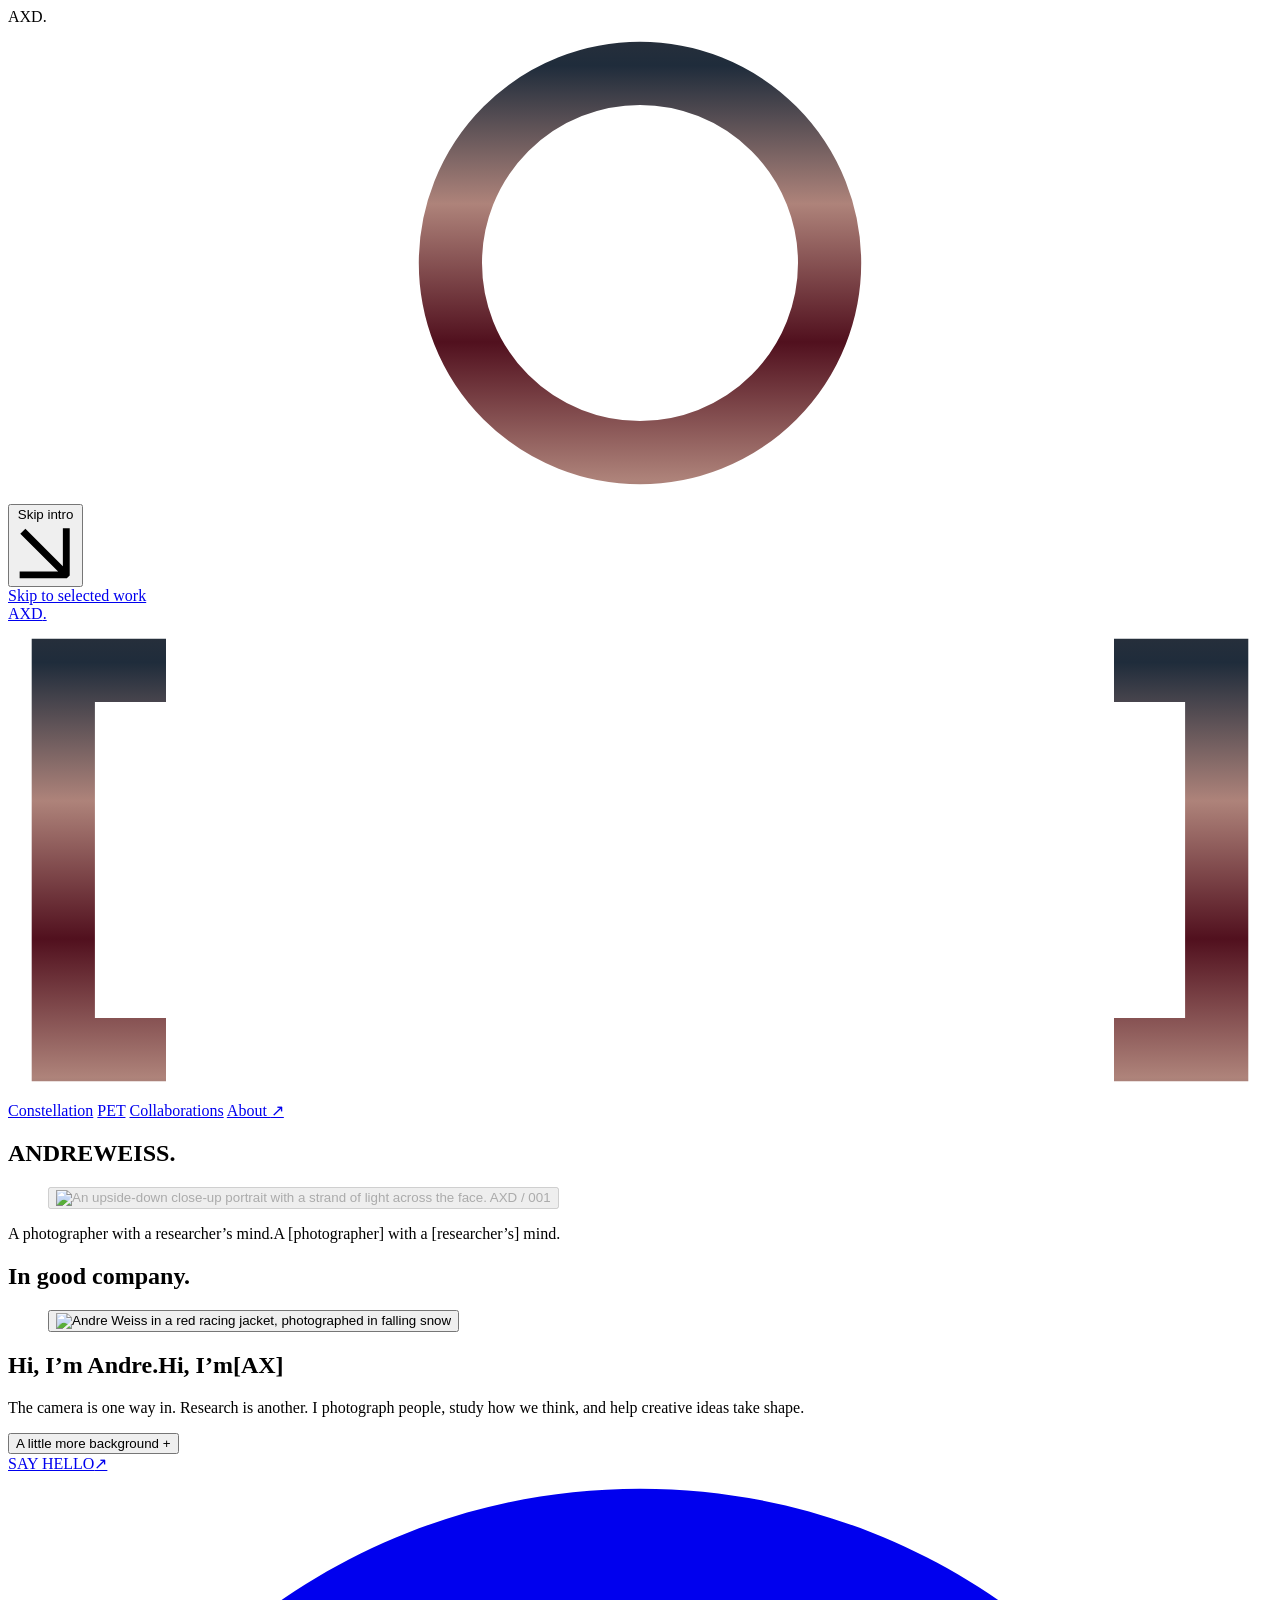
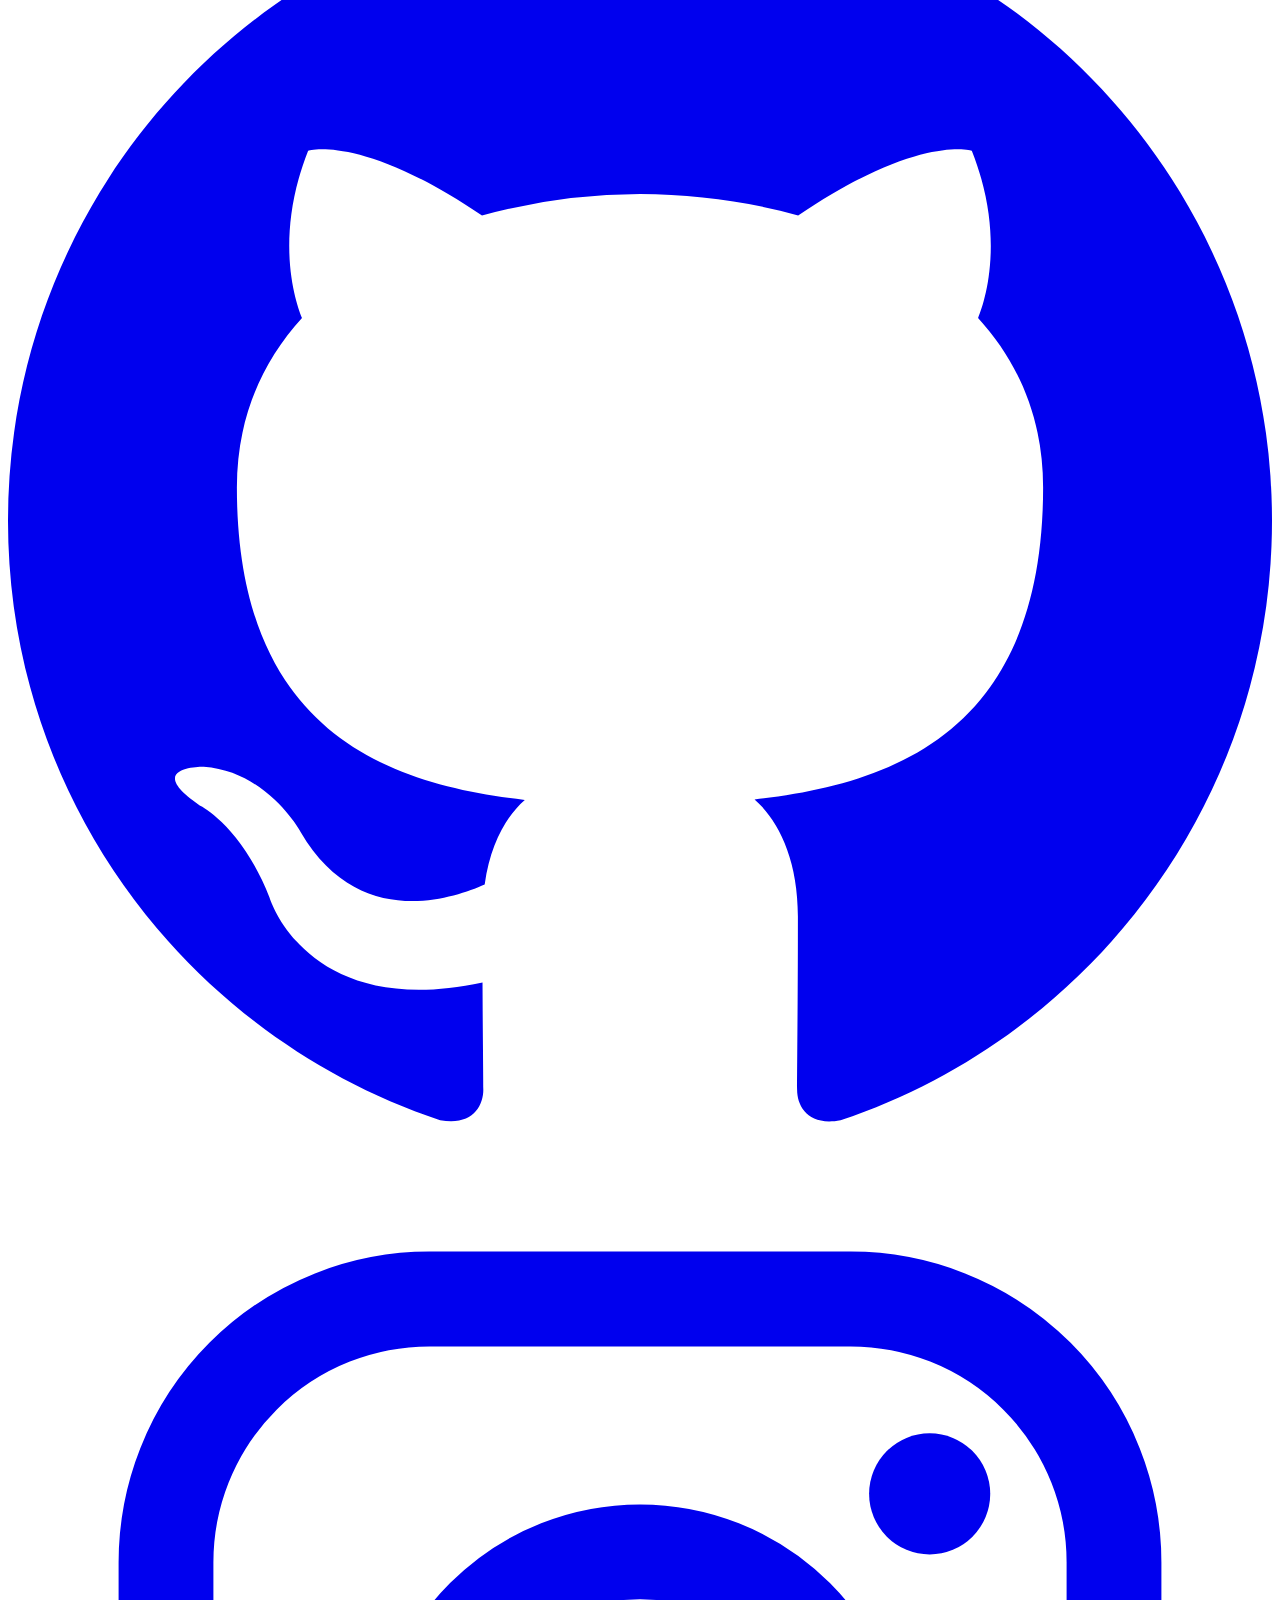
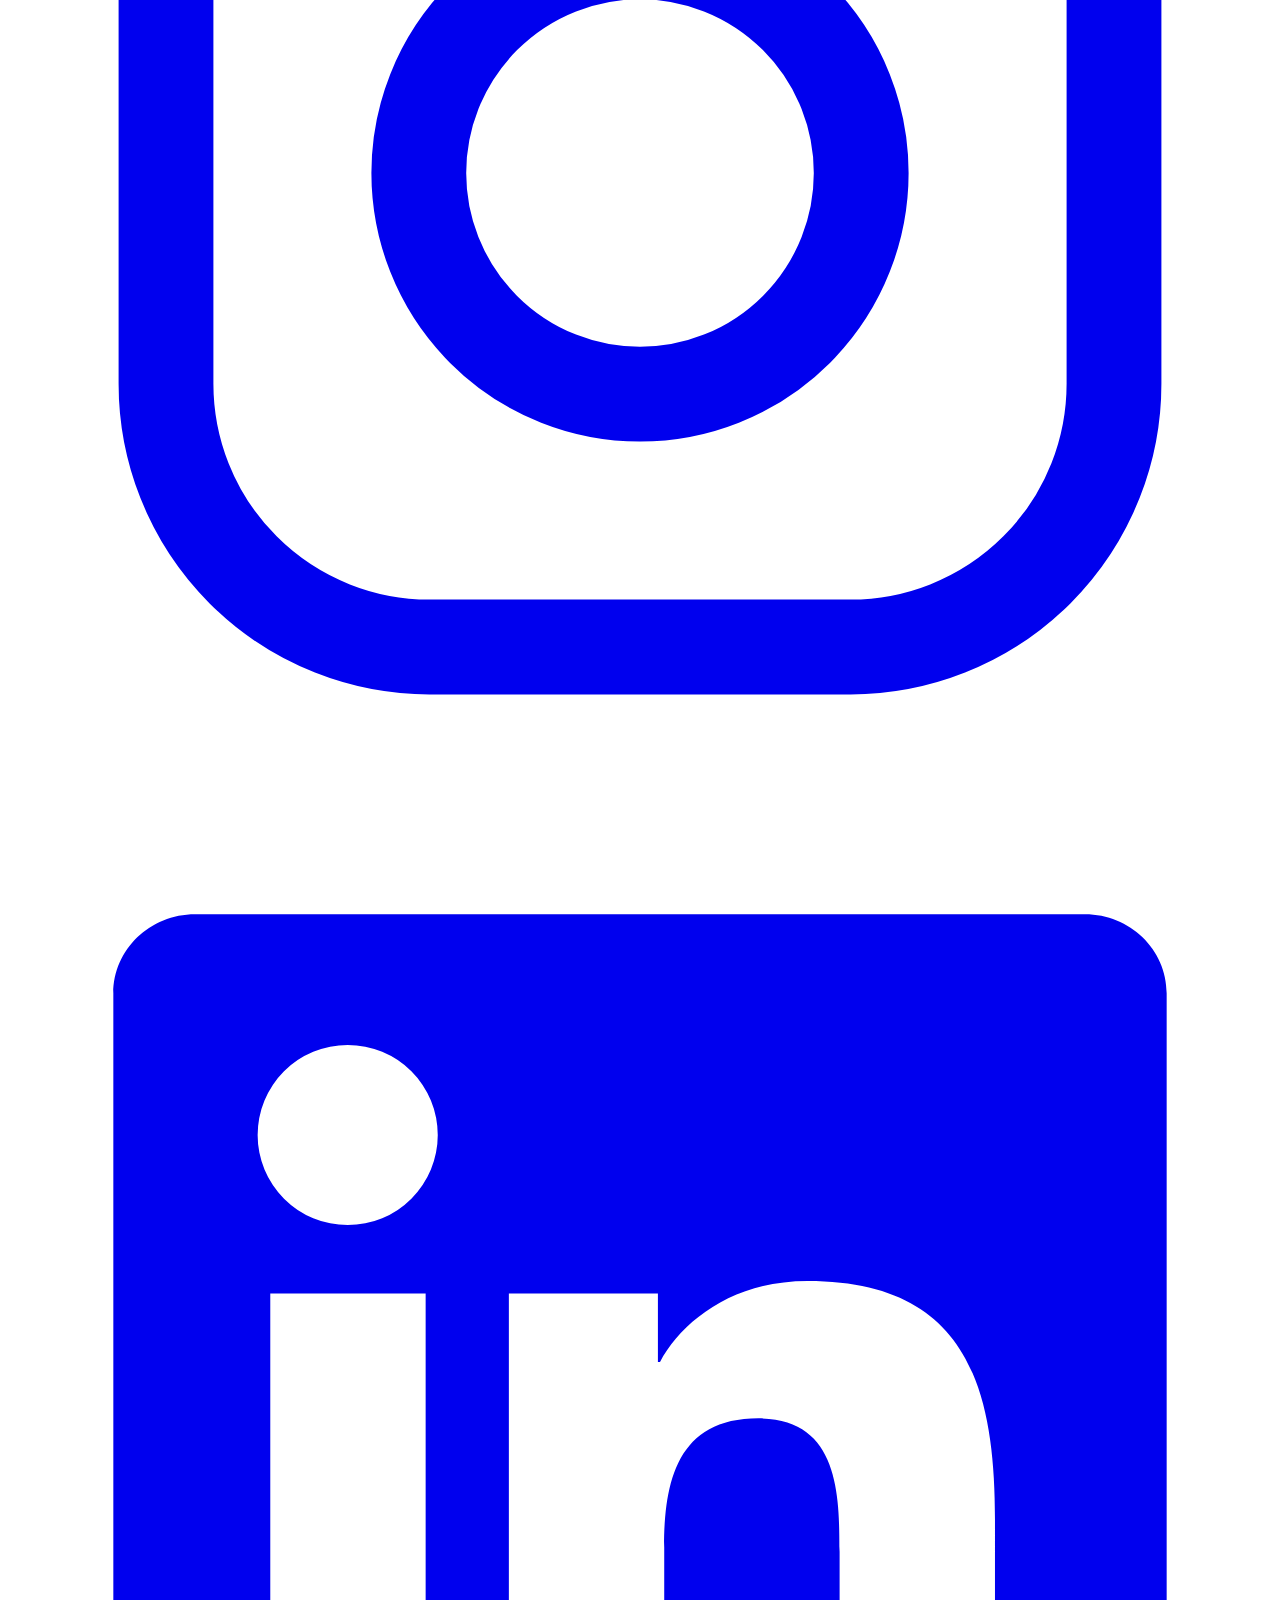
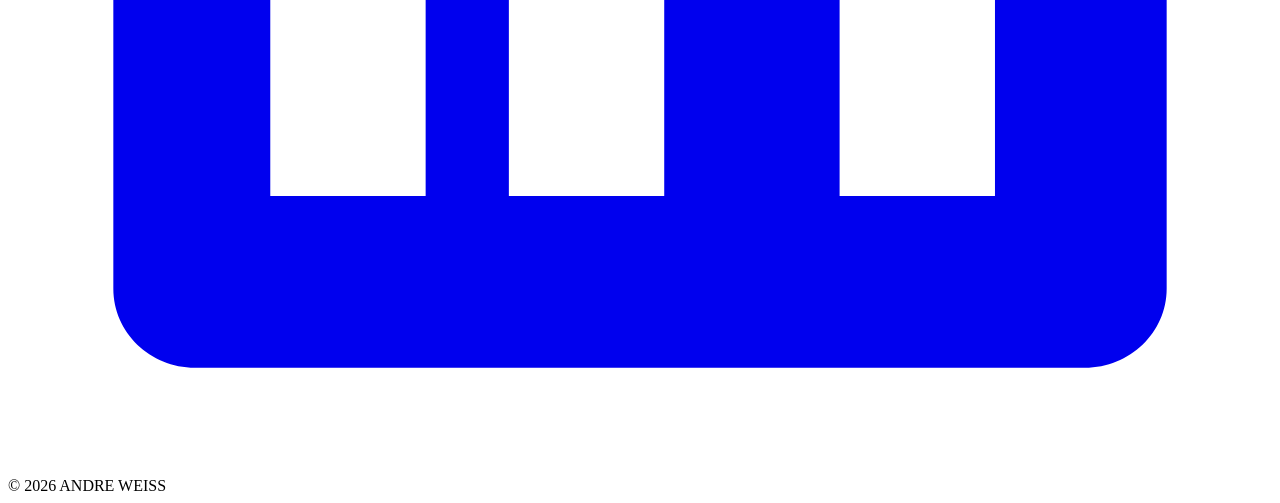
==== site/index.html @ 4b1f724e "Open the About portrait in the shared image viewer" ====
<!doctype html>
<html lang="en">
<head>
  <meta charset="utf-8">
  <meta name="viewport" content="width=device-width, initial-scale=1">
  <meta name="theme-color" content="#bec9d7">
  <meta name="description" content="Andre Weiss — photographer, researcher, and creative collaborator. People, process, and a different way of seeing.">
  <meta property="og:title" content="Palace">
  <meta property="og:description" content="Photography, research, and creative collaboration. A selection of work by Andre Weiss.">
  <meta property="og:type" content="website">
  <meta property="og:url" content="https://mindofaxd.com/">
  <link rel="canonical" href="https://mindofaxd.com/">
  <meta property="og:image" content="assets/images/share-logo.png?v=13">
  <meta property="og:image:type" content="image/png">
  <meta property="og:image:width" content="1200">
  <meta property="og:image:height" content="630">
  <meta property="og:image:alt" content="AXD logo with multicolored brackets on a dark blue background">
  <meta name="twitter:card" content="summary_large_image">
  <meta name="twitter:image" content="assets/images/share-logo.png?v=13">
  <meta name="twitter:image:alt" content="AXD logo with multicolored brackets on a dark blue background">
  <title>Palace</title>
  <link rel="icon" type="image/x-icon" href="/favicon.ico">
  <link rel="icon" type="image/png" href="/assets/images/favicon-axd.png">
  <link rel="apple-touch-icon" href="/assets/images/favicon-axd.png">
  <link rel="preload" href="/assets/fonts/archivo-black.ttf" as="font" type="font/ttf" crossorigin>
  <link rel="preload" as="image" href="/assets/images/hero/_DSC6532.webp" imagesrcset="/assets/images/hero/_DSC6532-small.webp 427w, /assets/images/hero/_DSC6532-medium.webp 640w, /assets/images/hero/_DSC6532.webp 800w" imagesizes="(min-width: 2000px) min(40vw, 80vh), (max-width: 700px) 70vw, (max-width: 1400px) 36vw, 480px" fetchpriority="high">
  <link rel="stylesheet" href="/styles.css?v=11">
  <link rel="stylesheet" href="/layout.css?v=27">
  <script>
    // Project back links target a chapter; only home arrivals get the intro.
    const opensAtHome = ['/', '/index.html'].includes(location.pathname) && (!location.hash || location.hash === '#top');
    // Never leave the page behind an opening screen if a later script fails.
    if (opensAtHome && !window.matchMedia('(prefers-reduced-motion: reduce)').matches) {
      document.documentElement.classList.add('intro-pending');
      window.axdIntroDeadline = setTimeout(() => {
        document.documentElement.classList.remove('intro-pending', 'intro-reveal');
        const page = document.getElementById('top');
        if (page) page.inert = false;
        window.axdIntroExpired = true;
      }, 6500);
    }
  </script>
  <script src="/assets/data/projects.js?v=24" defer></script>
  <script src="/assets/data/photographs.js" defer></script>
  <script src="/dialog-motion.js?v=11" defer></script>
  <link rel="stylesheet" href="/constellation-chapter.css">
  <link rel="stylesheet" href="/pet-chapter.css">
  <link rel="stylesheet" href="/chapters.css">
  <script src="/section-navigation.js" defer></script>
  <script src="/cue-path.js" defer></script>
  <script src="/constellation-chapter.js" defer></script>
  <script src="/pet-chapter.js" defer></script>
  <script src="/chapter-experience.js" defer></script>
  <script src="/logo-motion.js?v=9" defer></script>
  <script src="/photo-deck.js?v=8" defer></script>
  <script src="/name-motion.js?v=19" defer></script>
  <script src="/story-shelf.js?v=15" defer></script>
  <script src="/script.js?v=24" defer></script>
  <script src="/image-downloads.js?v=8" defer></script>
</head>
<body>
  <div class="intro-overlay" id="intro-overlay">
    <div class="axd-mark intro-mark" id="intro-mark" aria-hidden="true">
      <span class="mark-word">AXD<span class="brand-dot">.</span></span>
      <svg class="mark-brackets" viewBox="0 0 160 60" preserveAspectRatio="none" aria-hidden="true" focusable="false"><defs><linearGradient id="intro-bracket-left" gradientUnits="userSpaceOnUse" x1="0" y1="-30" x2="0" y2="110" spreadMethod="reflect"><stop offset="0.0%" stop-color="#eccebd"/><stop offset="12.5%" stop-color="#453c3c"/><stop offset="25.0%" stop-color="#1f2c3b"/><stop offset="37.5%" stop-color="#ae837a"/><stop offset="50.0%" stop-color="#51101e"/><stop offset="62.5%" stop-color="#ae837a"/><stop offset="75.0%" stop-color="#1f2c3b"/><stop offset="87.5%" stop-color="#453c3c"/><stop offset="100.0%" stop-color="#eccebd"/></linearGradient><linearGradient id="intro-bracket-right" gradientUnits="userSpaceOnUse" x1="0" y1="-30" x2="0" y2="110" spreadMethod="reflect"><stop offset="0.0%" stop-color="#eccebd"/><stop offset="12.5%" stop-color="#453c3c"/><stop offset="25.0%" stop-color="#1f2c3b"/><stop offset="37.5%" stop-color="#ae837a"/><stop offset="50.0%" stop-color="#51101e"/><stop offset="62.5%" stop-color="#ae837a"/><stop offset="75.0%" stop-color="#1f2c3b"/><stop offset="87.5%" stop-color="#453c3c"/><stop offset="100.0%" stop-color="#eccebd"/></linearGradient></defs><g fill="none" stroke-width="8" stroke-linejoin="miter"><path d="M 80 6 A 24 24 0 0 0 80 54" stroke="url(#intro-bracket-left)"/><path d="M 80 6 A 24 24 0 0 1 80 54" stroke="url(#intro-bracket-right)"/></g></svg>
    </div>
    <button class="intro-skip" id="intro-skip" type="button">Skip intro <svg class="intro-skip-arrow" viewBox="0 0 650 650" aria-hidden="true" focusable="false"><path d="M103 73 47 129 462 543H40V618H557L589 587V68H514V484Z"/></svg></button>
  </div>
  <a class="skip-link" href="/constellation">Skip to selected work</a>
  <div class="hero-shell" id="top">
    <header class="site-header">
      <a class="brand axd-mark" id="brand" href="/" aria-label="Palace — home">
        <span class="mark-word">AXD<span class="brand-dot">.</span></span>
        <svg class="mark-brackets" viewBox="0 0 160 60" preserveAspectRatio="none" aria-hidden="true" focusable="false"><defs><linearGradient id="brand-bracket-left" gradientUnits="userSpaceOnUse" x1="0" y1="-30" x2="0" y2="110" spreadMethod="reflect"><stop offset="0.0%" stop-color="#eccebd"/><stop offset="12.5%" stop-color="#453c3c"/><stop offset="25.0%" stop-color="#1f2c3b"/><stop offset="37.5%" stop-color="#ae837a"/><stop offset="50.0%" stop-color="#51101e"/><stop offset="62.5%" stop-color="#ae837a"/><stop offset="75.0%" stop-color="#1f2c3b"/><stop offset="87.5%" stop-color="#453c3c"/><stop offset="100.0%" stop-color="#eccebd"/></linearGradient><linearGradient id="brand-bracket-right" gradientUnits="userSpaceOnUse" x1="0" y1="-30" x2="0" y2="110" spreadMethod="reflect"><stop offset="0.0%" stop-color="#eccebd"/><stop offset="12.5%" stop-color="#453c3c"/><stop offset="25.0%" stop-color="#1f2c3b"/><stop offset="37.5%" stop-color="#ae837a"/><stop offset="50.0%" stop-color="#51101e"/><stop offset="62.5%" stop-color="#ae837a"/><stop offset="75.0%" stop-color="#1f2c3b"/><stop offset="87.5%" stop-color="#453c3c"/><stop offset="100.0%" stop-color="#eccebd"/></linearGradient></defs><g fill="none" stroke-width="8" stroke-linejoin="miter"><path d="M 20 6 L 7 6 L 7 54 L 20 54" stroke="url(#brand-bracket-left)"/><path d="M 140 6 L 153 6 L 153 54 L 140 54" stroke="url(#brand-bracket-right)"/></g></svg>
      </a>
      <nav aria-label="Main navigation">
        <a href="/constellation">Constellation</a>
        <a href="/PET">PET</a>
        <a href="/collaborations">Collaborations</a>
        <a href="/about">About <span aria-hidden="true">↗</span></a>
      </nav>
    </header>

    <main class="section-track" id="section-track" aria-label="Portfolio sections">
      <section class="hero" data-section="top" data-route="/" data-title="Palace" data-section-label="Photography" aria-labelledby="hero-title">
        <div class="hero-composition">
          <h1 id="hero-title"><span>ANDRE</span><span>WEISS<span class="name-period">.</span></span></h1>
          <figure class="photo-deck">
            <div class="deck-stage">
              <button class="deck-print deck-print--front" id="photo-next" type="button" aria-label="Show next photograph" aria-describedby="deck-hint" disabled>
                <img id="deck-image" src="/assets/images/hero/_DSC6532.webp" srcset="/assets/images/hero/_DSC6532-small.webp 427w, /assets/images/hero/_DSC6532-medium.webp 640w, /assets/images/hero/_DSC6532.webp 800w" sizes="(min-width: 2000px) min(40vw, 80vh), (max-width: 700px) 70vw, (max-width: 1400px) 36vw, 480px" alt="An upside-down close-up portrait with a strand of light across the face." width="800" height="1200" fetchpriority="high">
                <span class="print-footer"><span class="print-number" aria-hidden="true">AXD / <span id="print-number">001</span></span><span class="frame-palette" data-frame-palette role="img" aria-label="Five colors extracted from this photograph"></span></span>
              </button>
            </div>
          <figcaption id="deck-hint" hidden><span>Flip through</span><svg data-curve-cue viewBox="0 0 80 72" aria-hidden="true" focusable="false"><path/></svg></figcaption>
          </figure>
        </div>
        <div class="hero-bottom">
          <div class="hero-research"><p id="hero-tagline"><span class="sr-only">A photographer with a researcher’s mind.</span><span class="tagline-label" aria-hidden="true"><span class="tagline-clause">A <span class="tagline-bracket">[<span class="tagline-word"><span class="tagline-value">photographer</span></span>]</span></span> <span class="tagline-clause">with a <span class="tagline-bracket">[<span class="tagline-word"><span class="tagline-value">researcher’s</span></span>]</span> mind.</span></span></p></div>
        </div>
      </section>

      <section class="project-chapter constellation-chapter is-spotlit" id="constellation" data-section="constellation" data-route="/constellation" data-title="Palace: Constellation" data-section-label="Constellation" aria-labelledby="c-constellation-title">
        <!-- CONSTELLATION_CHAPTER -->
      </section>

      <section class="project-chapter pet-chapter" id="PET" data-section="PET" data-route="/PET" data-title="Palace: PET" data-section-label="PET" aria-labelledby="p-pet-title">
        <!-- PET_CHAPTER -->
      </section>

      <section class="work-section section-pad" id="work" data-section="work" data-route="/collaborations" data-title="Palace: Collaborations" data-section-label="Collaborations" aria-labelledby="work-title">
        <div class="section-heading"><h2 id="work-title">In good company.</h2></div>
        <!-- Story cards are rendered from assets/data/projects.js by story-shelf.js. -->
        <div class="collab-sheet" id="story-shelf" aria-label="Project previews"></div>
        <noscript><p>Enable JavaScript to browse the project stories, or <a href="/constellation/">explore the constellation</a>.</p></noscript>

      </section>

      <section class="connect-section section-pad" id="about" data-section="about" data-route="/about" data-title="Palace: About" data-section-label="About & Say Hello" aria-labelledby="about-title">
        <div class="connect-layout">
          <figure class="portrait-card">
            <button class="portrait-window" id="portrait-open" type="button" aria-label="Expand portrait of Andre Weiss" aria-haspopup="dialog">
              <!-- Portrait derivatives and source mapping: docs/image-sources.json. -->
              <img id="about-portrait" src="/assets/images/about/_DSF0655.webp" srcset="/assets/images/about/_DSF0655-small.webp 427w, /assets/images/about/_DSF0655.webp 800w" sizes="(max-width: 700px) 34vw, 35vw" alt="Andre Weiss in a red racing jacket, photographed in falling snow" width="800" height="1200" loading="lazy" decoding="async">
            </button>
          </figure>
          <div class="connect-copy">
            <h2 id="about-title"><span class="sr-only">Hi, I’m Andre.</span><span class="greeting-prefix" aria-hidden="true">Hi, I’m</span><span class="name-morph" id="name-morph" aria-hidden="true"><span class="name-label"><span class="name-bracket">[</span><span class="name-word">AX</span><span class="name-bracket">]</span></span></span></h2>
            <p>The camera is one way in. Research is another. I photograph people, study how we think, and help creative ideas take shape.</p>
            <button class="background-button" id="background-open" type="button" aria-haspopup="dialog">A little more background <span aria-hidden="true">+</span></button>
            <div class="connect-contact">
              <a class="connect-hello" href="https://mail.google.com/mail/?view=cm&amp;fs=1&amp;to=axdreweiss%40gmail.com" target="_blank" rel="noopener noreferrer" aria-label="Say hello by email (opens Gmail in a new tab)">SAY HELLO<span aria-hidden="true">↗</span></a>
              <div class="connect-socials">
                <a href="https://github.com/vworping" target="_blank" rel="noopener noreferrer" aria-label="GitHub (opens in a new tab)" title="GitHub"><svg viewBox="0 0 24 24" aria-hidden="true" focusable="false"><path fill="currentColor" d="M12 .297C5.37.297 0 5.67 0 12.297c0 5.303 3.438 9.8 8.205 11.385.6.113.82-.258.82-.577 0-.285-.01-1.04-.015-2.04-3.338.724-4.043-1.61-4.043-1.61-.546-1.387-1.333-1.756-1.333-1.756-1.09-.745.083-.729.083-.729 1.205.084 1.839 1.237 1.839 1.237 1.07 1.835 2.809 1.305 3.495.998.108-.776.418-1.305.762-1.605-2.665-.305-5.467-1.334-5.467-5.931 0-1.311.469-2.381 1.236-3.221-.123-.303-.536-1.524.117-3.176 0 0 1.008-.322 3.301 1.23A11.5 11.5 0 0 1 12 6.097c1.02.005 2.045.138 3.003.405 2.291-1.552 3.297-1.23 3.297-1.23.655 1.652.242 2.873.119 3.176.769.84 1.235 1.91 1.235 3.221 0 4.609-2.807 5.624-5.479 5.921.43.372.823 1.102.823 2.222 0 1.606-.015 2.898-.015 3.293 0 .322.216.696.825.578C20.565 22.092 24 17.592 24 12.297 24 5.67 18.627.297 12 .297Z"/></svg></a>
                <a href="https://www.instagram.com/axdreweiss/" target="_blank" rel="noopener noreferrer" aria-label="Instagram (opens in a new tab)" title="Instagram"><svg viewBox="0 0 24 24" aria-hidden="true" focusable="false"><rect x="3" y="3" width="18" height="18" rx="5" fill="none" stroke="currentColor" stroke-width="1.8"/><circle cx="12" cy="12" r="4.2" fill="none" stroke="currentColor" stroke-width="1.8"/><circle cx="17.5" cy="6.7" r="1.15" fill="currentColor"/></svg></a>
                <a href="https://www.linkedin.com/in/axdreweiss/" target="_blank" rel="noopener noreferrer" aria-label="LinkedIn (opens in a new tab)" title="LinkedIn"><svg viewBox="0 0 24 24" aria-hidden="true" focusable="false"><path fill="currentColor" d="M20.45 2H3.55C2.7 2 2 2.67 2 3.5v17c0 .83.7 1.5 1.55 1.5h16.9c.85 0 1.55-.67 1.55-1.5v-17c0-.83-.7-1.5-1.55-1.5ZM7.93 18.74H4.98V9.2h2.95v9.54ZM6.45 7.9a1.71 1.71 0 1 1 0-3.42 1.71 1.71 0 0 1 0 3.42Zm12.29 10.84h-2.95V14.1c0-1.1-.02-2.53-1.54-2.53-1.55 0-1.79 1.21-1.79 2.45v4.72H9.51V9.2h2.83v1.3h.04c.4-.75 1.36-1.54 2.8-1.54 2.99 0 3.56 1.97 3.56 4.53v5.25Z"/></svg></a>
              </div>
            </div>
          </div>
        </div>
        <div class="connect-footer"><span>© <span id="year">2026</span> ANDRE WEISS</span><div class="motion-controls"><button id="replay-intro" type="button" hidden>Replay intro <svg viewBox="0 0 20 20" aria-hidden="true"><path d="M15.5 7A6 6 0 1 0 16 12M15.5 2.5V7H11"/></svg></button><button id="motion-toggle" type="button" aria-pressed="false" hidden><span class="motion-label">Pause motion</span><svg viewBox="0 0 20 20" aria-hidden="true"><path class="motion-icon" d="M7 4V16M13 4V16"/></svg></button></div></div>
      </section>
    </main>
    <nav class="section-navigation" aria-label="Browse sections" hidden>
      <button id="section-prev" type="button" aria-label="Previous section" disabled><span class="round-arrow" aria-hidden="true">←</span><span id="section-prev-label">Back</span></button>
      <span id="section-current" aria-live="polite">Photography</span>
      <button id="section-next" type="button" aria-label="Next section: Constellation"><span id="section-next-label">Explore Constellation</span><span class="round-arrow" aria-hidden="true">→</span></button>
    </nav>
  </div>

  <dialog class="background-dialog" id="background-dialog" aria-labelledby="background-title" tabindex="-1">
    <div class="background-heading"><h2 id="background-title">A little more background.</h2><button type="button" class="dismiss-button" id="background-dismiss" aria-label="Dismiss background"><span aria-hidden="true">×</span></button></div>
    <dl class="background-timeline" id="background-timeline" tabindex="0" aria-label="Experience timeline">
      <div><dt>2026 — NOW</dt><dd><h3>Operations Lead, Product Strategy &amp; Marketing</h3><p>ATLA Innovations</p></dd></div>
      <div><dt>2021 — NOW</dt><dd><h3>Professional Portrait Photographer &amp; Visual Designer</h3><p>Converse, ICA, City of Boston &amp; community projects</p></dd></div>
      <div><dt>2023 — 2025</dt><dd><h3>Research Data Operations Lead</h3><p>Boston University · Quantitative Psychopathology Lab</p></dd></div>
      <div><dt>2024 — 2025</dt><dd><h3>Organic Chemistry Teaching Assistant</h3><p>Boston University</p></dd></div>
      <div><dt>2022 — 2023</dt><dd><h3>Assistant Program Director</h3><p>One Bead</p></dd></div>
      <div><dt>2021</dt><dd><h3>Photography Program Coordinator</h3><p>Teen Empowerment</p></dd></div>
    </dl>
    <div class="background-scroll-footer" hidden><button class="background-scroll-cue" id="background-scroll-cue" type="button" aria-label="Scroll for more experience" aria-controls="background-timeline" hidden><svg viewBox="0 0 24 24" aria-hidden="true"><path d="M12 4v16m-6-6 6 6 6-6"/></svg></button></div>
  </dialog>

  <dialog class="project-dialog" id="project-dialog" aria-labelledby="dialog-title" tabindex="-1">
    <div class="dialog-topbar"><span class="dialog-label">SELECTED WORK <span id="dialog-index"></span></span><button type="button" class="dismiss-button" id="dialog-dismiss" aria-label="Dismiss selected work"><span aria-hidden="true">×</span></button></div>
    <div class="dialog-layout">
      <div class="dialog-gallery">
        <button class="gallery-expand" id="gallery-expand" type="button" aria-label="Expand photograph"><span class="gallery-image-stage"><img id="gallery-image" alt=""></span></button>
        <div class="gallery-controls"><button class="gallery-step" type="button" id="gallery-prev" aria-label="Previous photograph">Previous</button><span class="gallery-count" id="gallery-count" aria-live="polite" aria-atomic="true"></span><button class="gallery-step" type="button" id="gallery-next" aria-label="Next photograph">Next</button></div>
        <div class="gallery-thumbnails" id="gallery-thumbnails" aria-label="Project photographs"></div>
      </div>
      <div class="dialog-story"><p class="section-label" id="dialog-meta"></p><h2 id="dialog-title"></h2><p class="dialog-summary" id="dialog-summary"></p><div class="dialog-palette-wrap"><span>COLOR STUDY</span><div class="dialog-palette" id="dialog-palette" role="img" aria-label="Palette extracted from this project"></div></div><div id="dialog-body"></div><div class="project-links" id="dialog-links"></div><dl class="project-facts" id="dialog-facts"></dl></div>
    </div>
  </dialog>

  <dialog class="image-dialog" id="image-dialog" aria-label="Expanded photograph" tabindex="-1">
    <button type="button" class="dismiss-button" id="image-dismiss" aria-label="Dismiss expanded photograph"><span aria-hidden="true">×</span></button>
    <button type="button" class="image-dismiss-side image-dismiss-side--left" aria-label="Dismiss expanded photograph"><span aria-hidden="true">return</span></button>
    <button type="button" class="image-dismiss-side image-dismiss-side--right" aria-label="Dismiss expanded photograph"><span aria-hidden="true">return</span></button>
    <img id="expanded-image" alt="">
    <div class="gallery-controls"><button class="gallery-step" type="button" id="expanded-prev" aria-label="Previous photograph">Previous</button><span class="gallery-count" id="expanded-count" aria-live="polite" aria-atomic="true"></span><button class="gallery-step" type="button" id="expanded-next" aria-label="Next photograph">Next</button></div>
  </dialog>

  <dialog class="image-save-dialog" id="image-save-dialog" aria-labelledby="image-save-title" tabindex="-1">
    <div class="image-save-top"><h2 id="image-save-title">Take a copy.</h2><button id="image-save-dismiss" type="button" aria-label="Dismiss image options">×</button></div>
    <p>Saved and copied images include an AXD watermark.</p>
    <div class="image-save-actions"><button type="button" id="image-save">Save image ↧</button><button type="button" id="image-copy">Copy image</button></div>
    <p id="image-save-status" role="status" aria-live="polite"></p>
  </dialog>
</body>
</html>
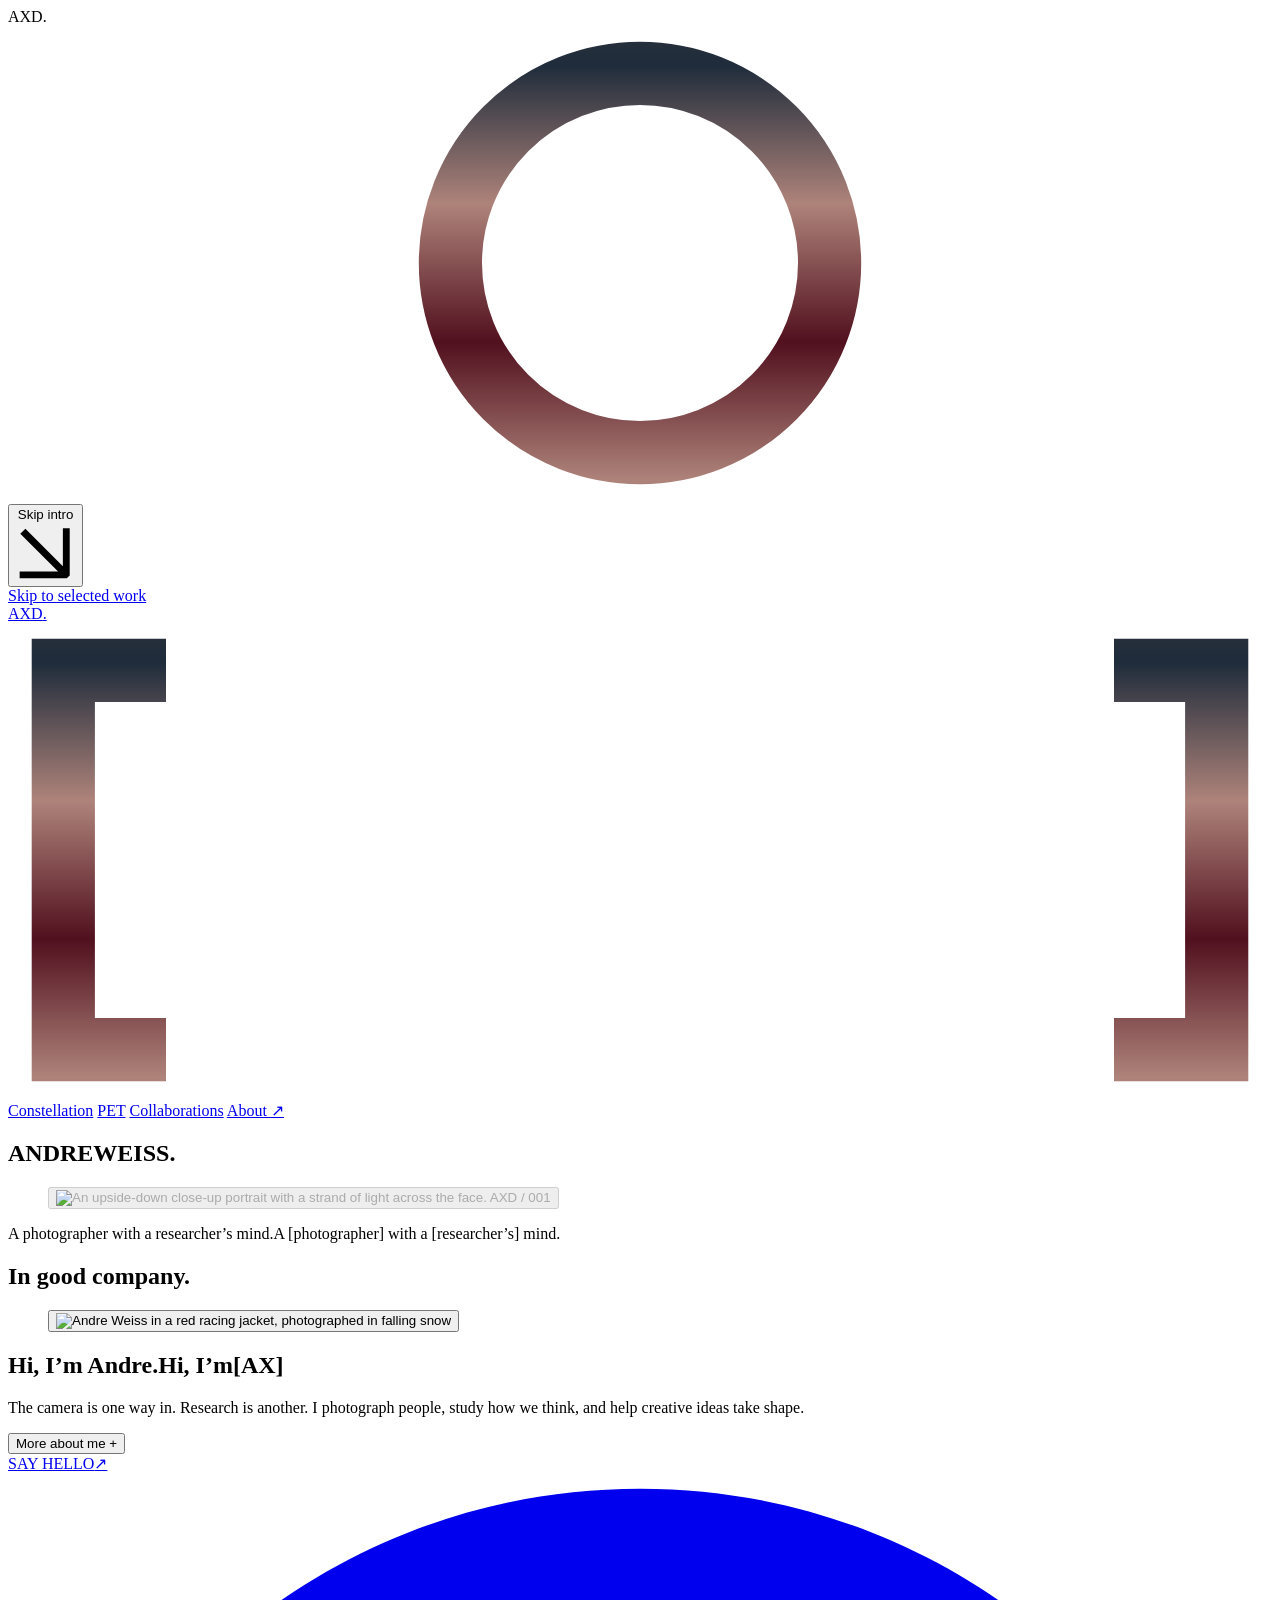
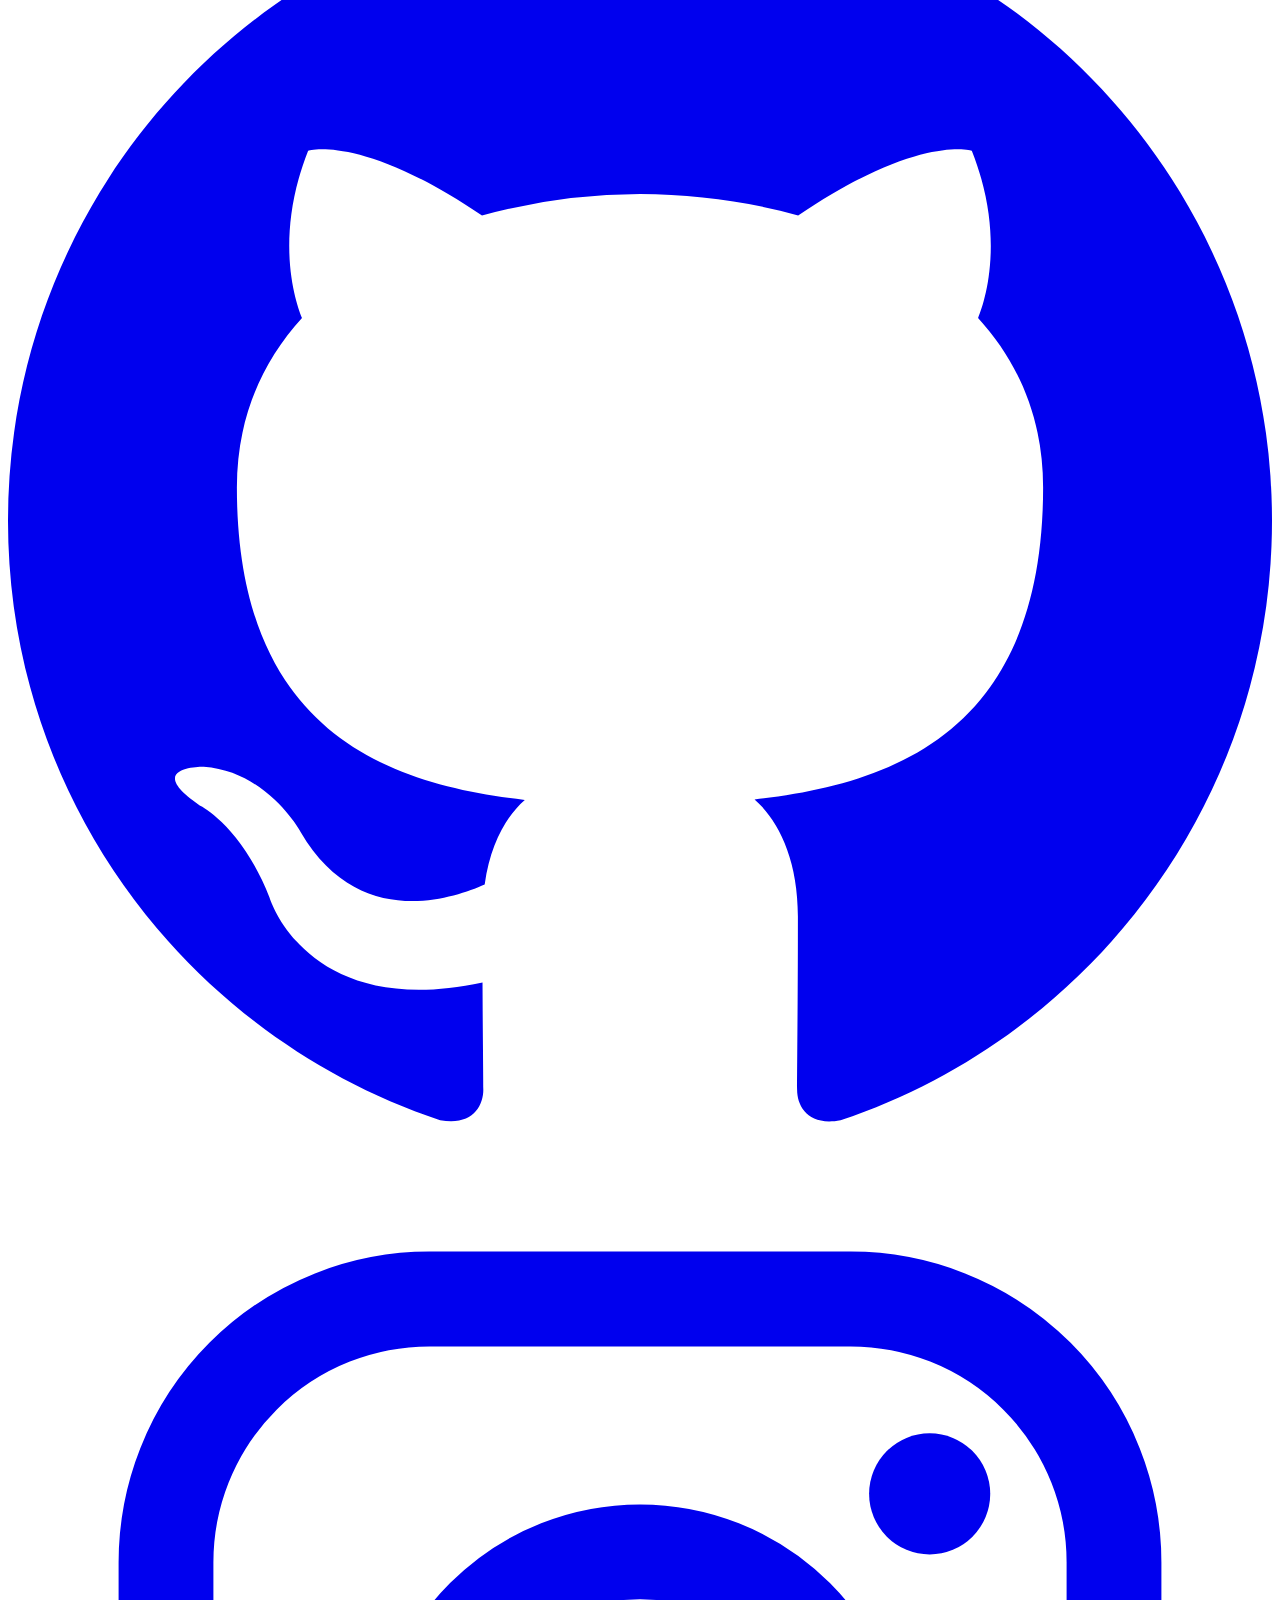
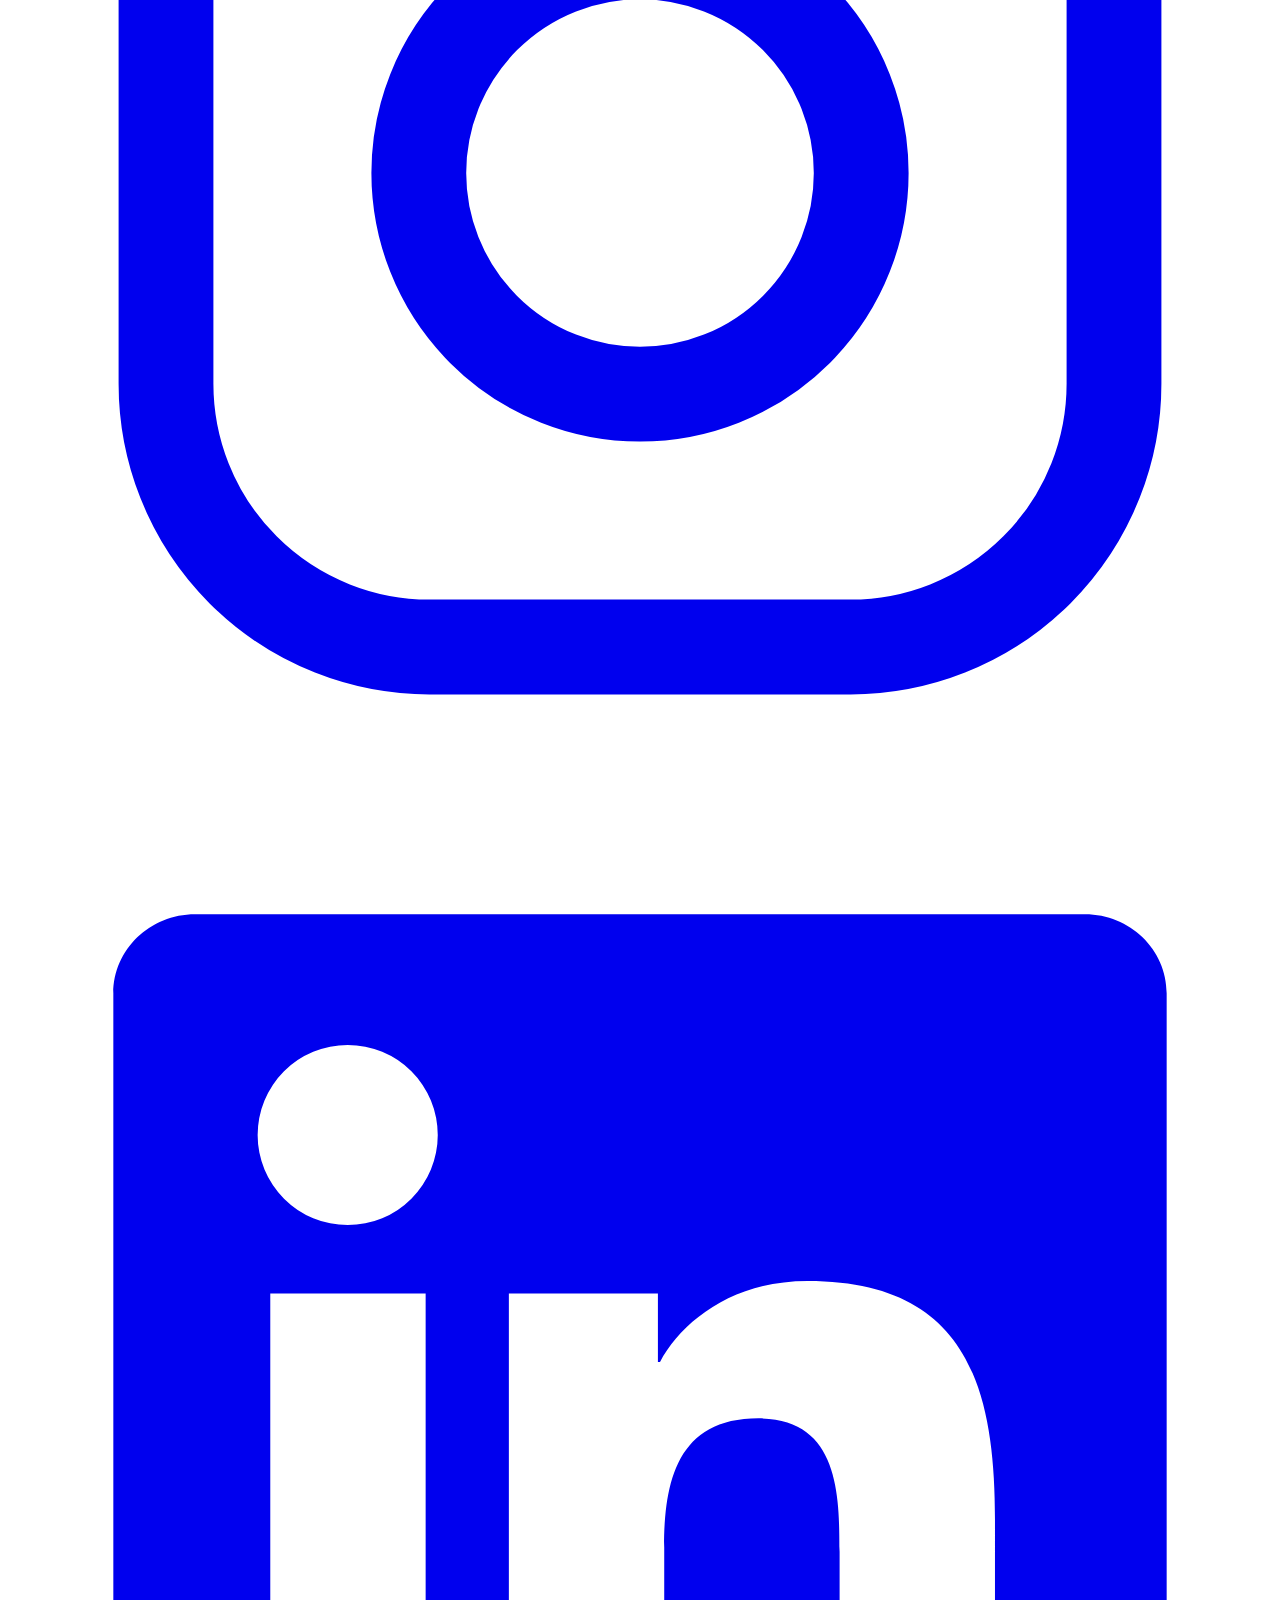
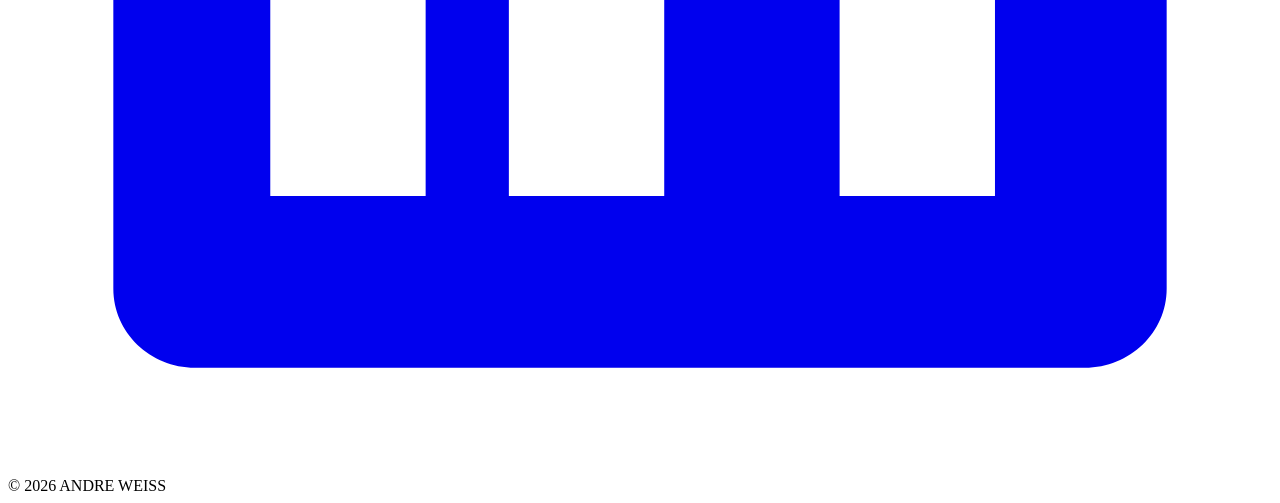
==== commit 8822e230: "Stabilize About photo fades and align portrait framing" ====
--- a/site/index.html
+++ b/site/index.html
@@ -42,6 +42,7 @@
   </script>
   <script src="/assets/data/projects.js?v=24" defer></script>
   <script src="/assets/data/photographs.js" defer></script>
+  <script src="/assets/data/about-portraits.js" defer></script>
   <script src="/dialog-motion.js?v=11" defer></script>
   <link rel="stylesheet" href="/constellation-chapter.css">
   <link rel="stylesheet" href="/pet-chapter.css">
@@ -53,6 +54,7 @@
   <script src="/chapter-experience.js" defer></script>
   <script src="/logo-motion.js?v=9" defer></script>
   <script src="/photo-deck.js?v=8" defer></script>
+  <script src="/about-portraits.js" defer></script>
   <script src="/name-motion.js?v=19" defer></script>
   <script src="/story-shelf.js?v=15" defer></script>
   <script src="/script.js?v=24" defer></script>
@@ -118,16 +120,26 @@
 
       <section class="connect-section section-pad" id="about" data-section="about" data-route="/about" data-title="Palace: About" data-section-label="About & Say Hello" aria-labelledby="about-title">
         <div class="connect-layout">
-          <figure class="portrait-card">
-            <button class="portrait-window" id="portrait-open" type="button" aria-label="Expand portrait of Andre Weiss" aria-haspopup="dialog">
-              <!-- Portrait derivatives and source mapping: docs/image-sources.json. -->
-              <img id="about-portrait" src="/assets/images/about/_DSF0655.webp" srcset="/assets/images/about/_DSF0655-small.webp 427w, /assets/images/about/_DSF0655.webp 800w" sizes="(max-width: 700px) 34vw, 35vw" alt="Andre Weiss in a red racing jacket, photographed in falling snow" width="800" height="1200" loading="lazy" decoding="async">
-            </button>
+          <figure class="portrait-card" role="group" aria-label="Portraits of Andre Weiss">
+            <div class="portrait-frame">
+              <button class="portrait-window" id="portrait-open" type="button" aria-label="Expand portrait of Andre Weiss" aria-haspopup="dialog">
+                <span class="portrait-image-stage">
+                  <!-- Portrait derivatives and source mapping: docs/image-sources.json. -->
+                  <img id="about-portrait" src="/assets/images/about/_DSF0655.webp" srcset="/assets/images/about/_DSF0655-small.webp 427w, /assets/images/about/_DSF0655.webp 800w" sizes="(max-width: 700px) 34vw, 35vw" alt="Andre Weiss in a red racing jacket, photographed in falling snow" width="800" height="1200" loading="lazy" decoding="async">
+                </span>
+              </button>
+              <div class="portrait-controls" hidden>
+                <button id="portrait-prev" type="button" aria-label="Previous portrait"><span aria-hidden="true">←</span></button>
+                <span class="portrait-palette" id="portrait-palette" role="img" aria-label="Extracted color palette"></span>
+                <button id="portrait-next" type="button" aria-label="Next portrait"><span aria-hidden="true">→</span></button>
+              </div>
+            </div>
+            <figcaption class="sr-only" id="portrait-status" aria-live="polite" aria-atomic="true"></figcaption>
           </figure>
           <div class="connect-copy">
             <h2 id="about-title"><span class="sr-only">Hi, I’m Andre.</span><span class="greeting-prefix" aria-hidden="true">Hi, I’m</span><span class="name-morph" id="name-morph" aria-hidden="true"><span class="name-label"><span class="name-bracket">[</span><span class="name-word">AX</span><span class="name-bracket">]</span></span></span></h2>
             <p>The camera is one way in. Research is another. I photograph people, study how we think, and help creative ideas take shape.</p>
-            <button class="background-button" id="background-open" type="button" aria-haspopup="dialog">A little more background <span aria-hidden="true">+</span></button>
+            <button class="background-button" id="background-open" type="button" aria-haspopup="dialog">More about me <span aria-hidden="true">+</span></button>
             <div class="connect-contact">
               <a class="connect-hello" href="https://mail.google.com/mail/?view=cm&amp;fs=1&amp;to=axdreweiss%40gmail.com" target="_blank" rel="noopener noreferrer" aria-label="Say hello by email (opens Gmail in a new tab)">SAY HELLO<span aria-hidden="true">↗</span></a>
               <div class="connect-socials">
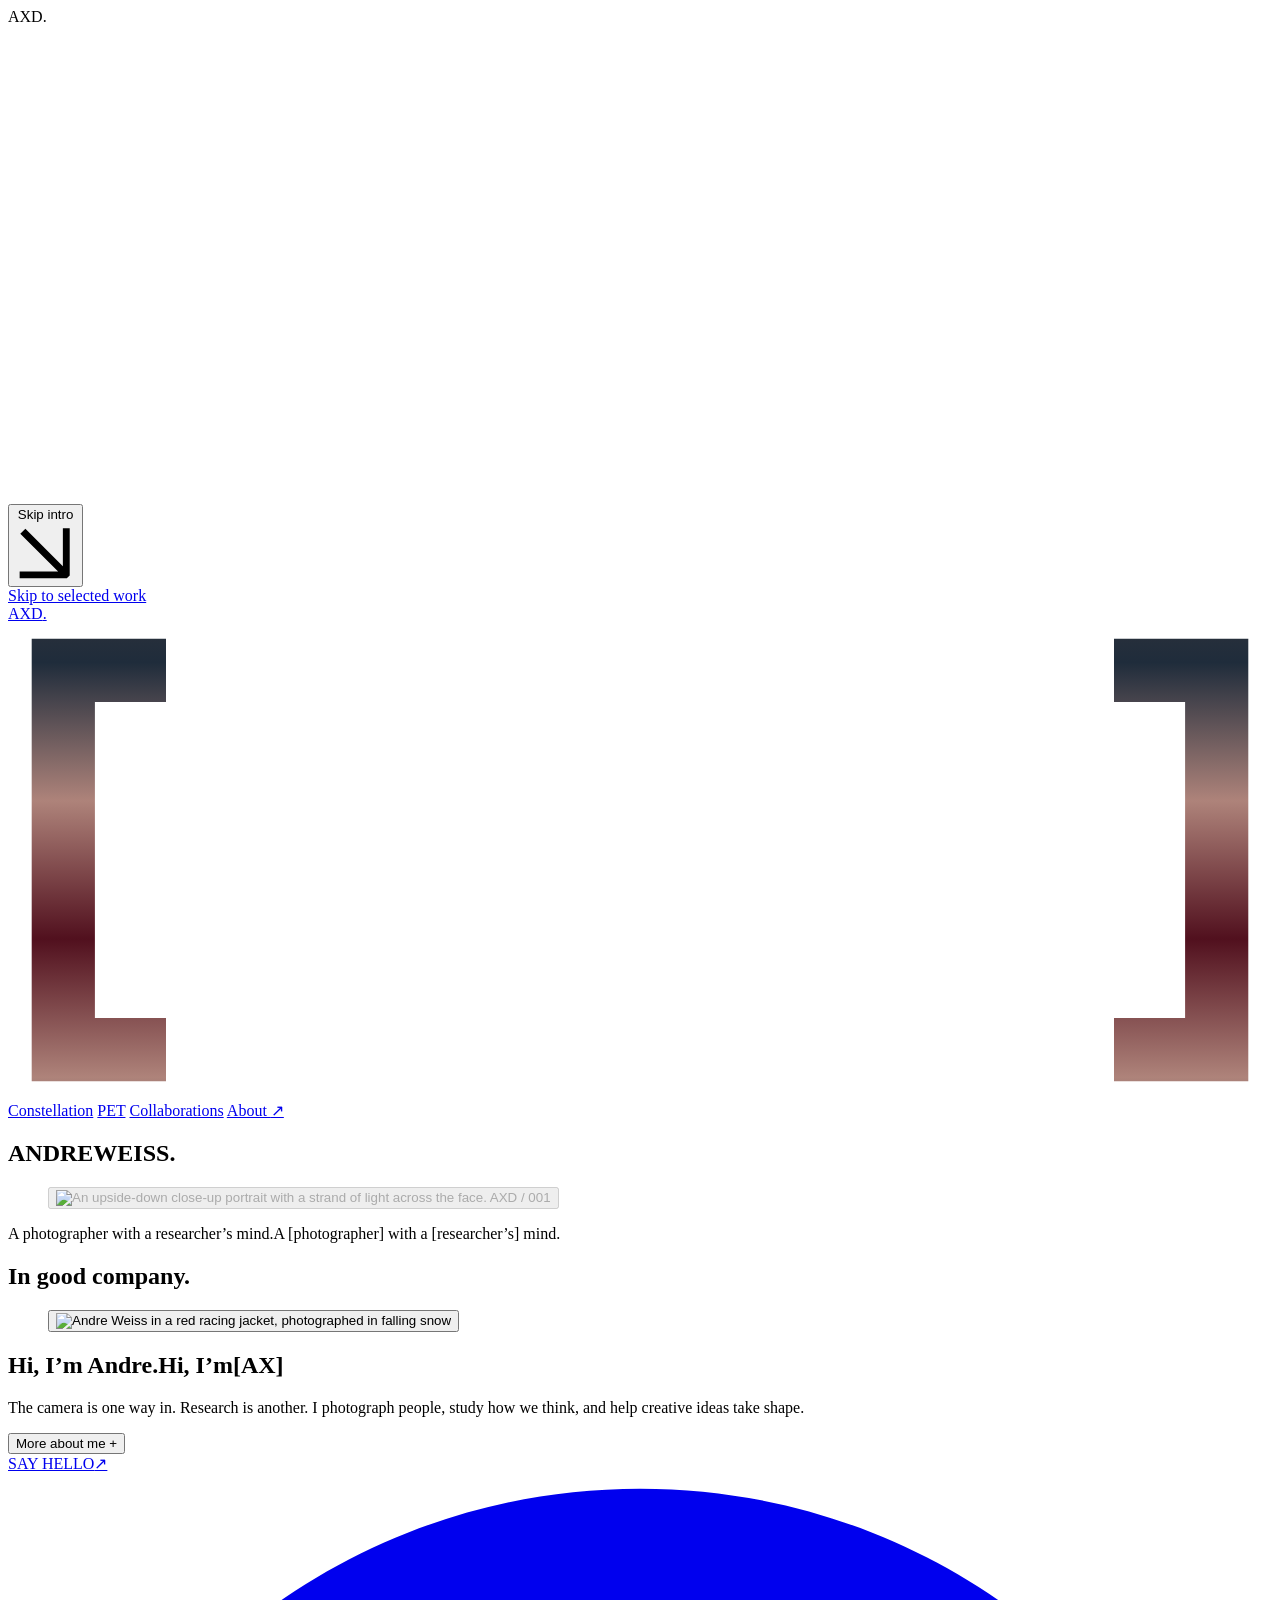
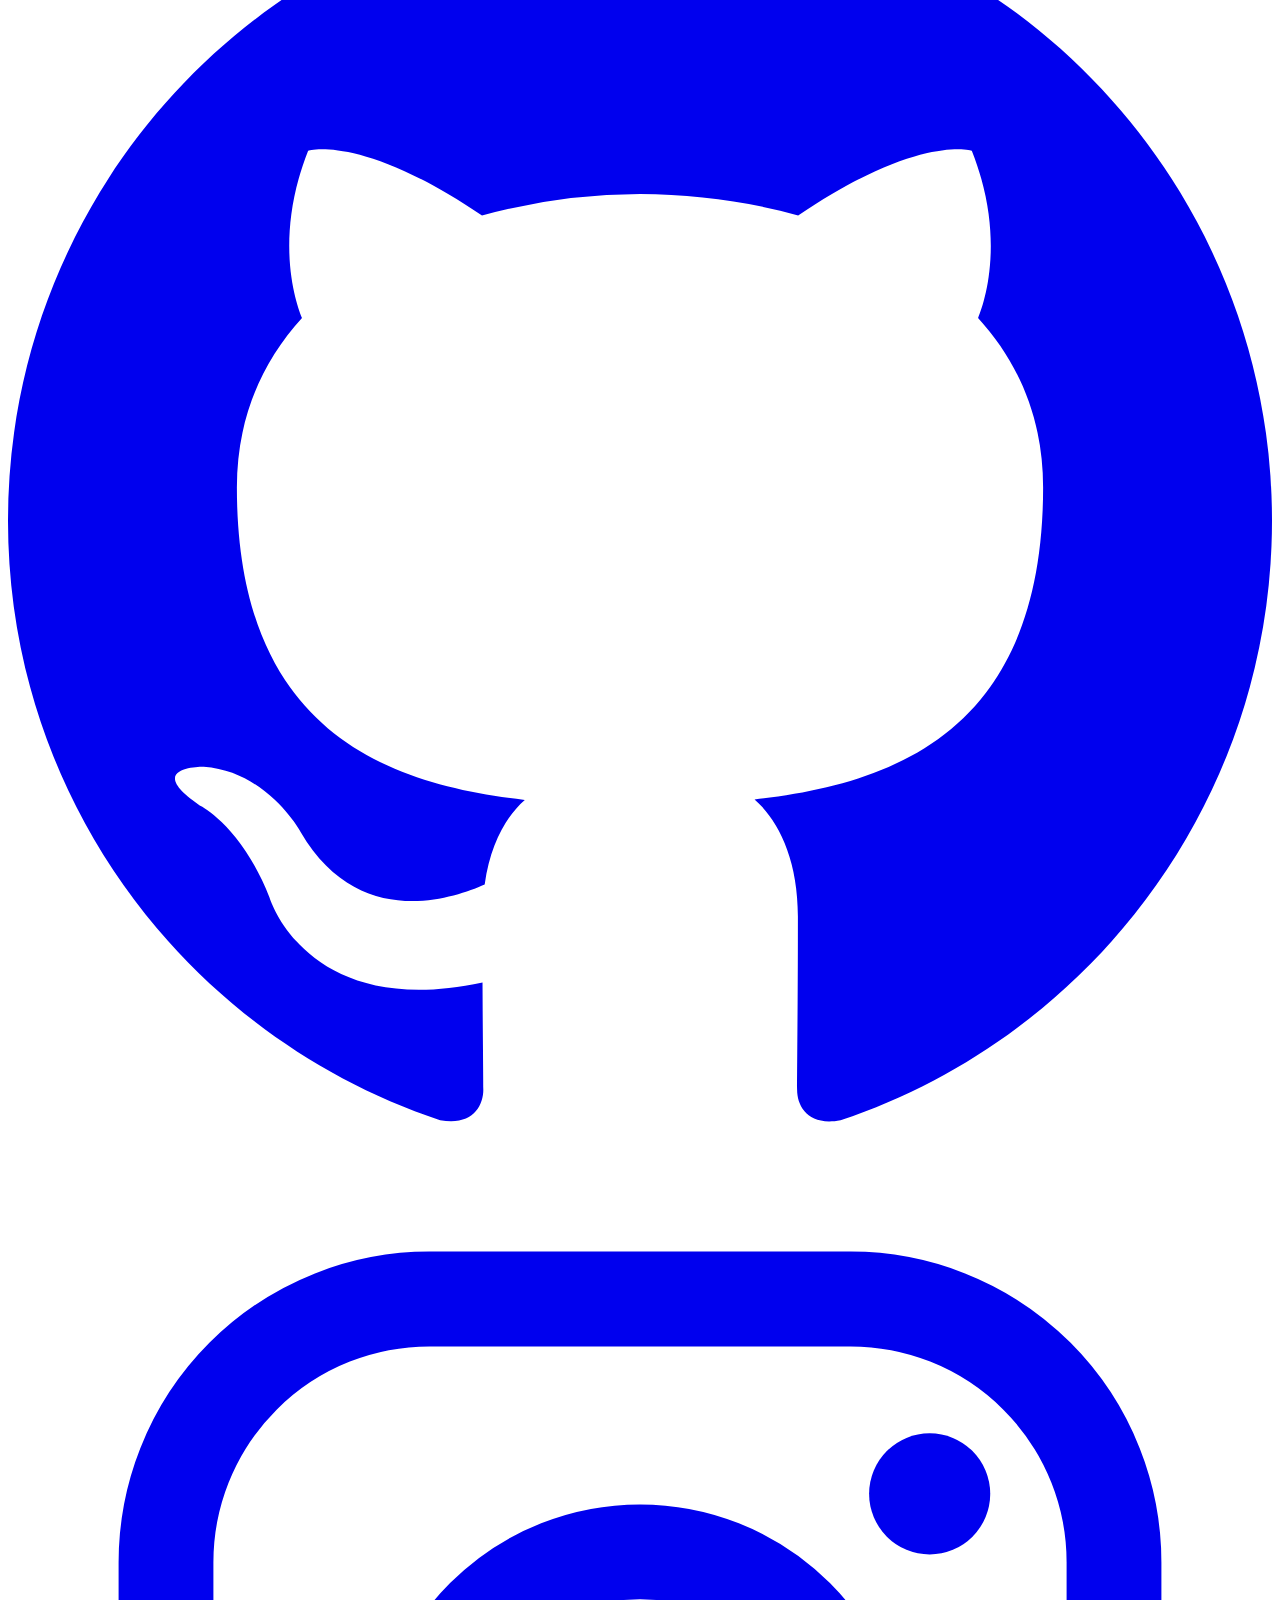
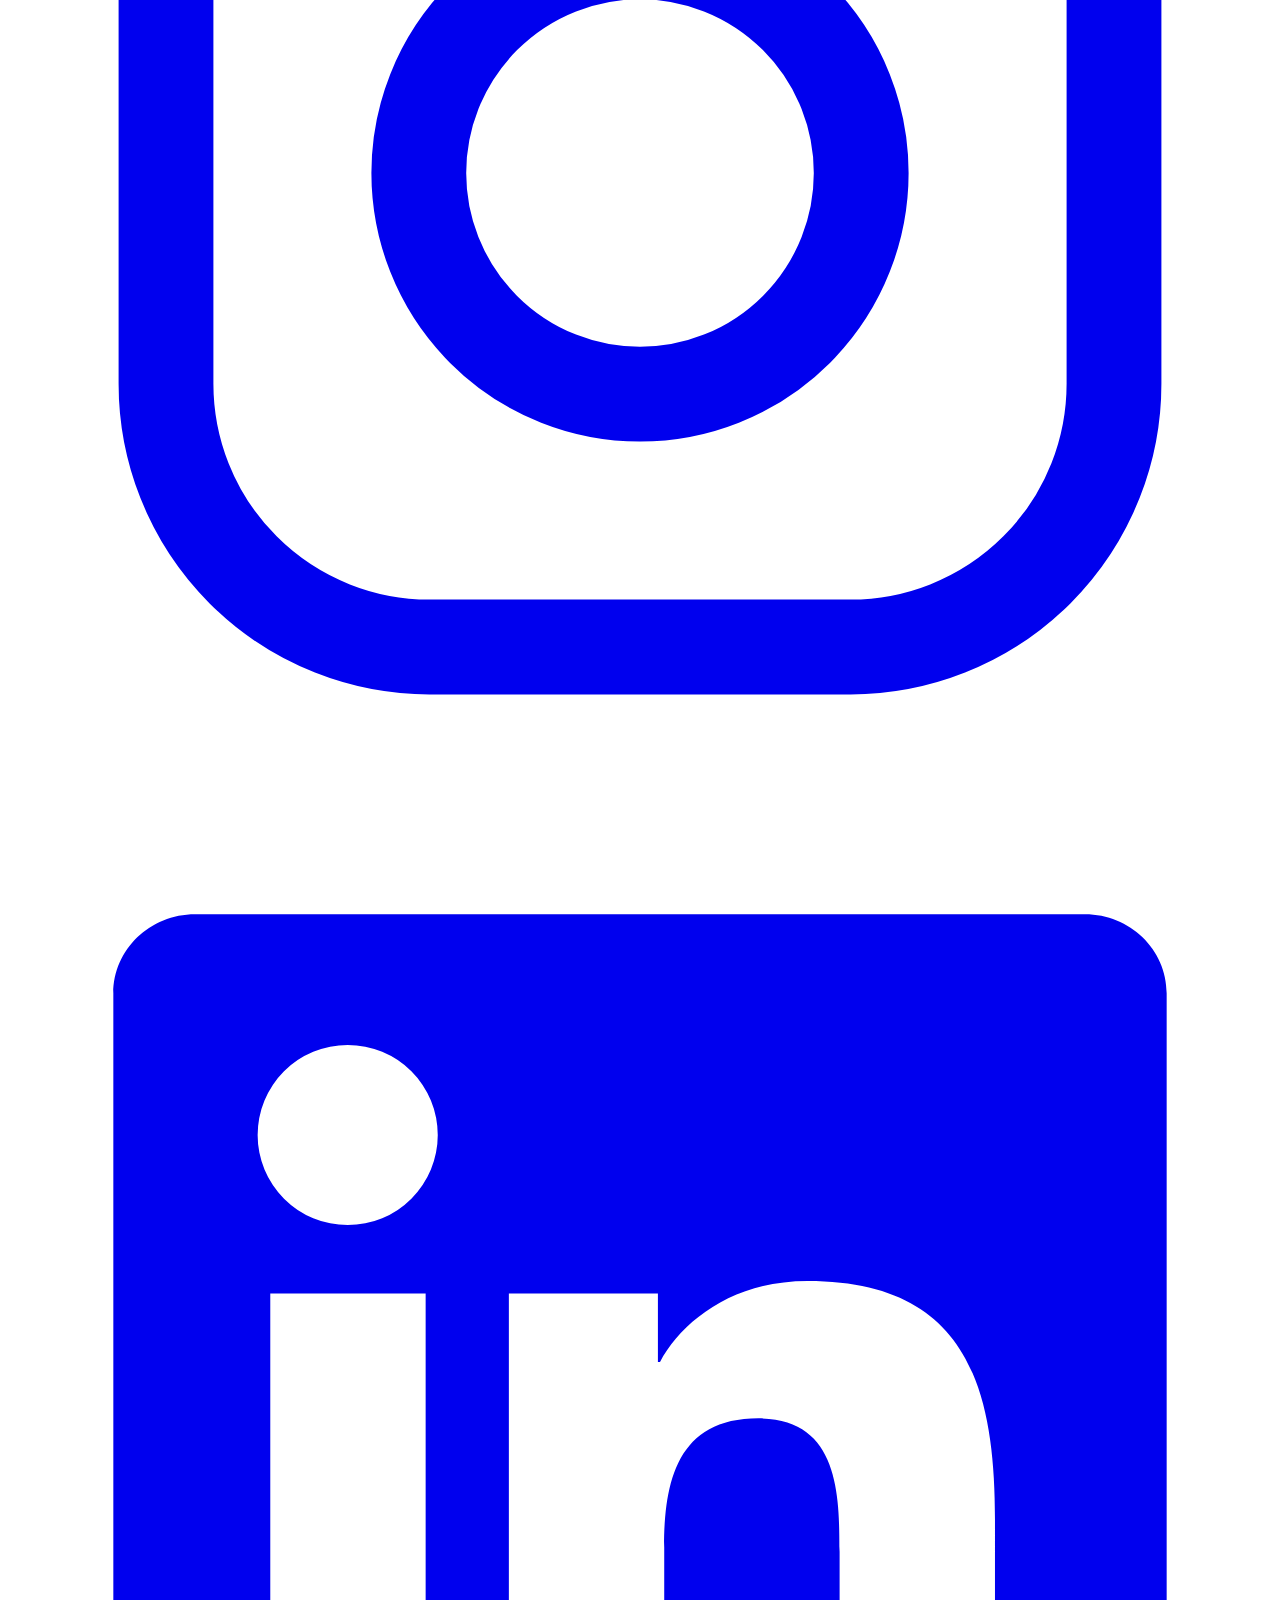
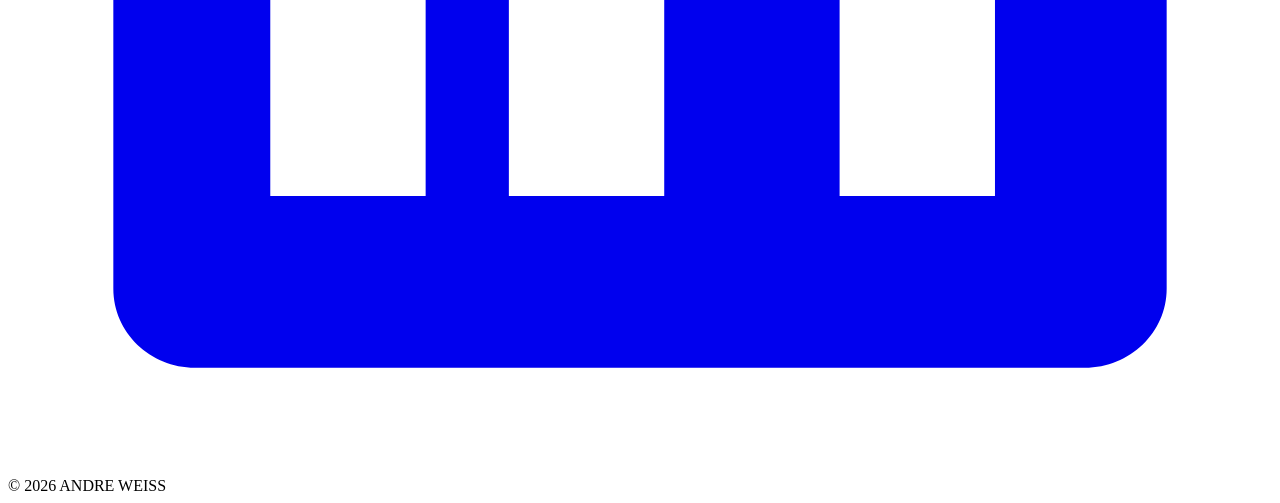
==== commit 24ef8742: "Replace intro wheel with bottom-up bracket fill" ====
--- a/site/index.html
+++ b/site/index.html
@@ -64,7 +64,14 @@
   <div class="intro-overlay" id="intro-overlay">
     <div class="axd-mark intro-mark" id="intro-mark" aria-hidden="true">
       <span class="mark-word">AXD<span class="brand-dot">.</span></span>
-      <svg class="mark-brackets" viewBox="0 0 160 60" preserveAspectRatio="none" aria-hidden="true" focusable="false"><defs><linearGradient id="intro-bracket-left" gradientUnits="userSpaceOnUse" x1="0" y1="-30" x2="0" y2="110" spreadMethod="reflect"><stop offset="0.0%" stop-color="#eccebd"/><stop offset="12.5%" stop-color="#453c3c"/><stop offset="25.0%" stop-color="#1f2c3b"/><stop offset="37.5%" stop-color="#ae837a"/><stop offset="50.0%" stop-color="#51101e"/><stop offset="62.5%" stop-color="#ae837a"/><stop offset="75.0%" stop-color="#1f2c3b"/><stop offset="87.5%" stop-color="#453c3c"/><stop offset="100.0%" stop-color="#eccebd"/></linearGradient><linearGradient id="intro-bracket-right" gradientUnits="userSpaceOnUse" x1="0" y1="-30" x2="0" y2="110" spreadMethod="reflect"><stop offset="0.0%" stop-color="#eccebd"/><stop offset="12.5%" stop-color="#453c3c"/><stop offset="25.0%" stop-color="#1f2c3b"/><stop offset="37.5%" stop-color="#ae837a"/><stop offset="50.0%" stop-color="#51101e"/><stop offset="62.5%" stop-color="#ae837a"/><stop offset="75.0%" stop-color="#1f2c3b"/><stop offset="87.5%" stop-color="#453c3c"/><stop offset="100.0%" stop-color="#eccebd"/></linearGradient></defs><g fill="none" stroke-width="8" stroke-linejoin="miter"><path d="M 80 6 A 24 24 0 0 0 80 54" stroke="url(#intro-bracket-left)"/><path d="M 80 6 A 24 24 0 0 1 80 54" stroke="url(#intro-bracket-right)"/></g></svg>
+      <svg class="mark-brackets" viewBox="0 0 160 60" preserveAspectRatio="none" aria-hidden="true" focusable="false"><defs><linearGradient id="intro-bracket-left" gradientUnits="userSpaceOnUse" x1="0" y1="-30" x2="0" y2="110" spreadMethod="reflect"><stop offset="0.0%" stop-color="#eccebd"/><stop offset="12.5%" stop-color="#453c3c"/><stop offset="25.0%" stop-color="#1f2c3b"/><stop offset="37.5%" stop-color="#ae837a"/><stop offset="50.0%" stop-color="#51101e"/><stop offset="62.5%" stop-color="#ae837a"/><stop offset="75.0%" stop-color="#1f2c3b"/><stop offset="87.5%" stop-color="#453c3c"/><stop offset="100.0%" stop-color="#eccebd"/></linearGradient><linearGradient id="intro-bracket-right" gradientUnits="userSpaceOnUse" x1="0" y1="-30" x2="0" y2="110" spreadMethod="reflect"><stop offset="0.0%" stop-color="#eccebd"/><stop offset="12.5%" stop-color="#453c3c"/><stop offset="25.0%" stop-color="#1f2c3b"/><stop offset="37.5%" stop-color="#ae837a"/><stop offset="50.0%" stop-color="#51101e"/><stop offset="62.5%" stop-color="#ae837a"/><stop offset="75.0%" stop-color="#1f2c3b"/><stop offset="87.5%" stop-color="#453c3c"/><stop offset="100.0%" stop-color="#eccebd"/></linearGradient>
+        <clipPath id="intro-bracket-clip" clipPathUnits="userSpaceOnUse"><rect id="intro-bracket-fill" x="0" y="60" width="160" height="0"/></clipPath>
+      </defs>
+        <g fill="none" stroke-width="8" stroke-linejoin="miter">
+          <g class="intro-bracket-track"><path d="M 20 6 L 7 6 L 7 54 L 20 54"/><path d="M 140 6 L 153 6 L 153 54 L 140 54"/></g>
+          <g clip-path="url(#intro-bracket-clip)"><path d="M 20 6 L 7 6 L 7 54 L 20 54" stroke="url(#intro-bracket-left)"/><path d="M 140 6 L 153 6 L 153 54 L 140 54" stroke="url(#intro-bracket-right)"/></g>
+        </g>
+      </svg>
     </div>
     <button class="intro-skip" id="intro-skip" type="button">Skip intro <svg class="intro-skip-arrow" viewBox="0 0 650 650" aria-hidden="true" focusable="false"><path d="M103 73 47 129 462 543H40V618H557L589 587V68H514V484Z"/></svg></button>
   </div>
@@ -163,8 +170,8 @@
   <dialog class="background-dialog" id="background-dialog" aria-labelledby="background-title" tabindex="-1">
     <div class="background-heading"><h2 id="background-title">A little more background.</h2><button type="button" class="dismiss-button" id="background-dismiss" aria-label="Dismiss background"><span aria-hidden="true">×</span></button></div>
     <dl class="background-timeline" id="background-timeline" tabindex="0" aria-label="Experience timeline">
-      <div><dt>2026 — NOW</dt><dd><h3>Operations Lead, Product Strategy &amp; Marketing</h3><p>ATLA Innovations</p></dd></div>
-      <div><dt>2021 — NOW</dt><dd><h3>Professional Portrait Photographer &amp; Visual Designer</h3><p>Converse, ICA, City of Boston &amp; community projects</p></dd></div>
+      <div><dt>2026 — NOW</dt><dd><h3>Operations Lead, Product Strategy &amp; Marketing (part-time)</h3><p>ATLA Innovations</p></dd></div>
+      <div><dt>2021 — NOW</dt><dd><h3>Freelance Photographer &amp; Visual Designer</h3><p>Converse, ICA, City of Boston &amp; community projects</p></dd></div>
       <div><dt>2023 — 2025</dt><dd><h3>Research Data Operations Lead</h3><p>Boston University · Quantitative Psychopathology Lab</p></dd></div>
       <div><dt>2024 — 2025</dt><dd><h3>Organic Chemistry Teaching Assistant</h3><p>Boston University</p></dd></div>
       <div><dt>2022 — 2023</dt><dd><h3>Assistant Program Director</h3><p>One Bead</p></dd></div>
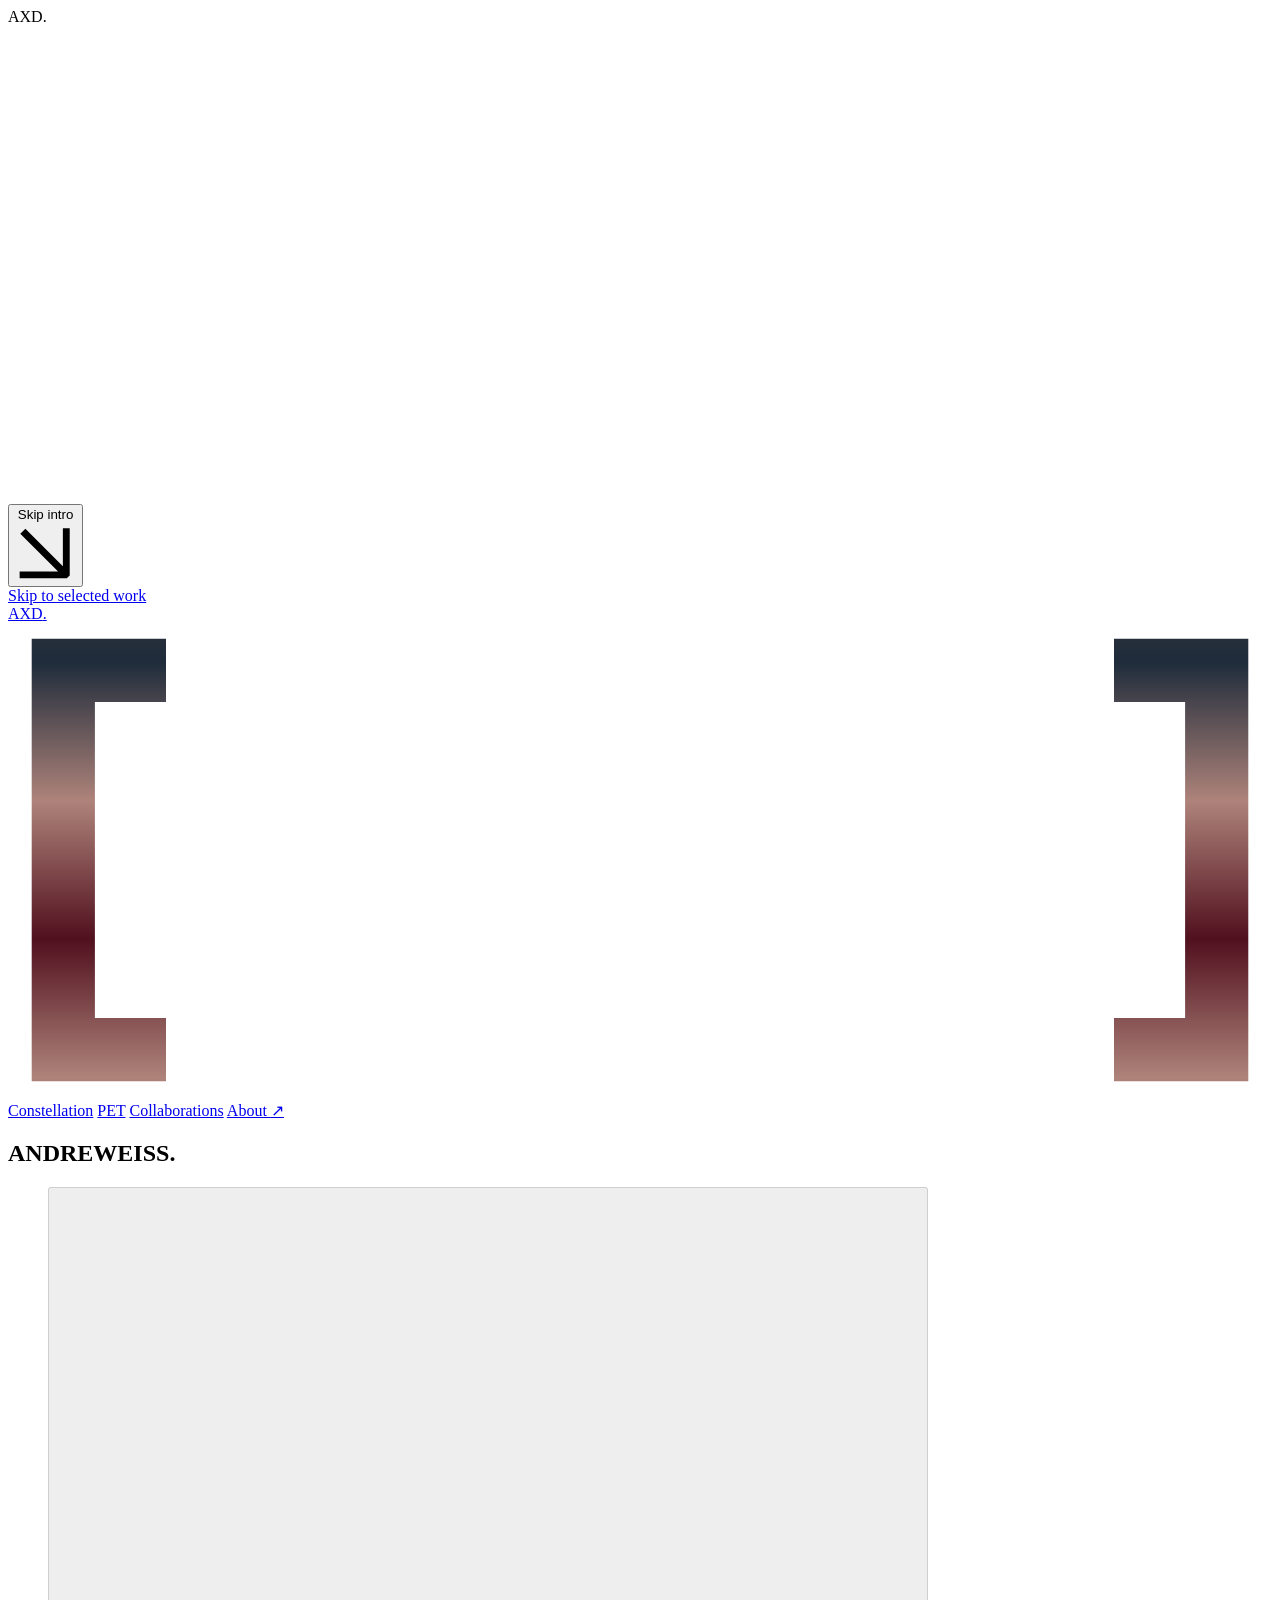
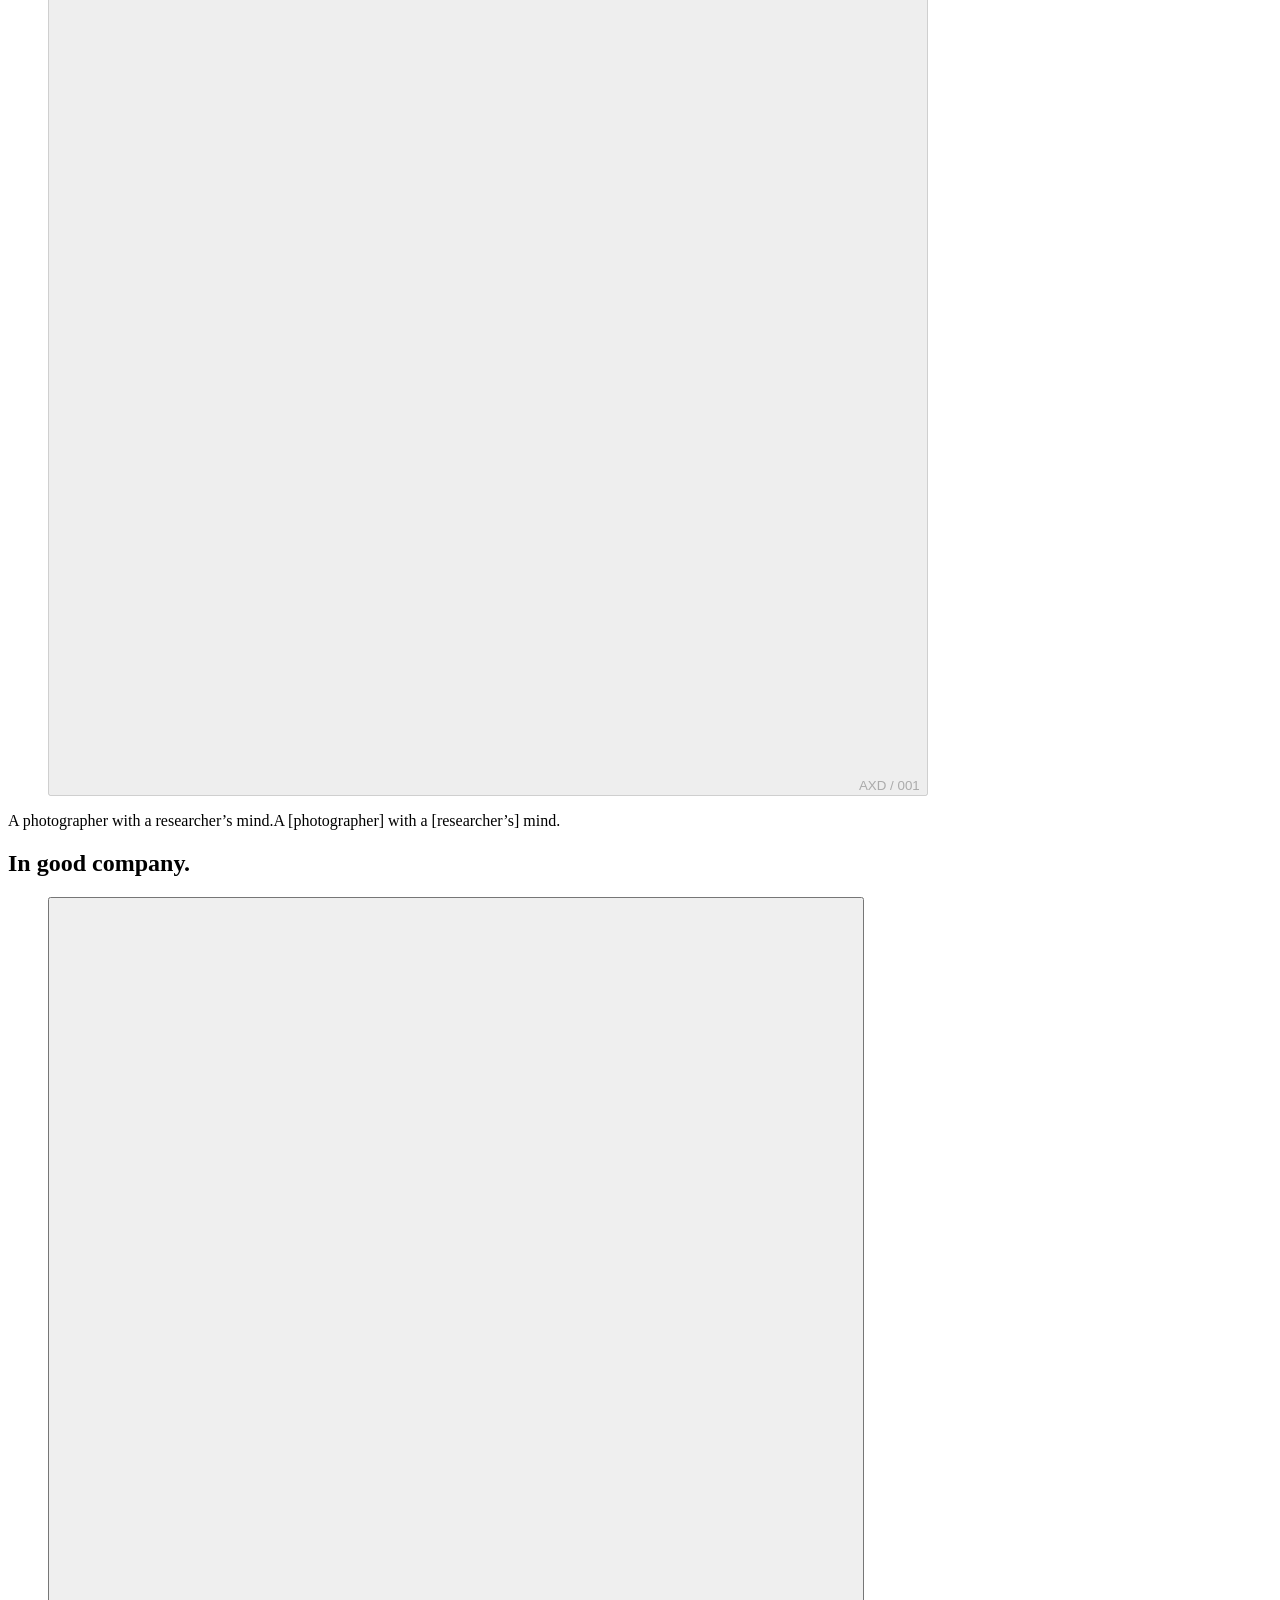
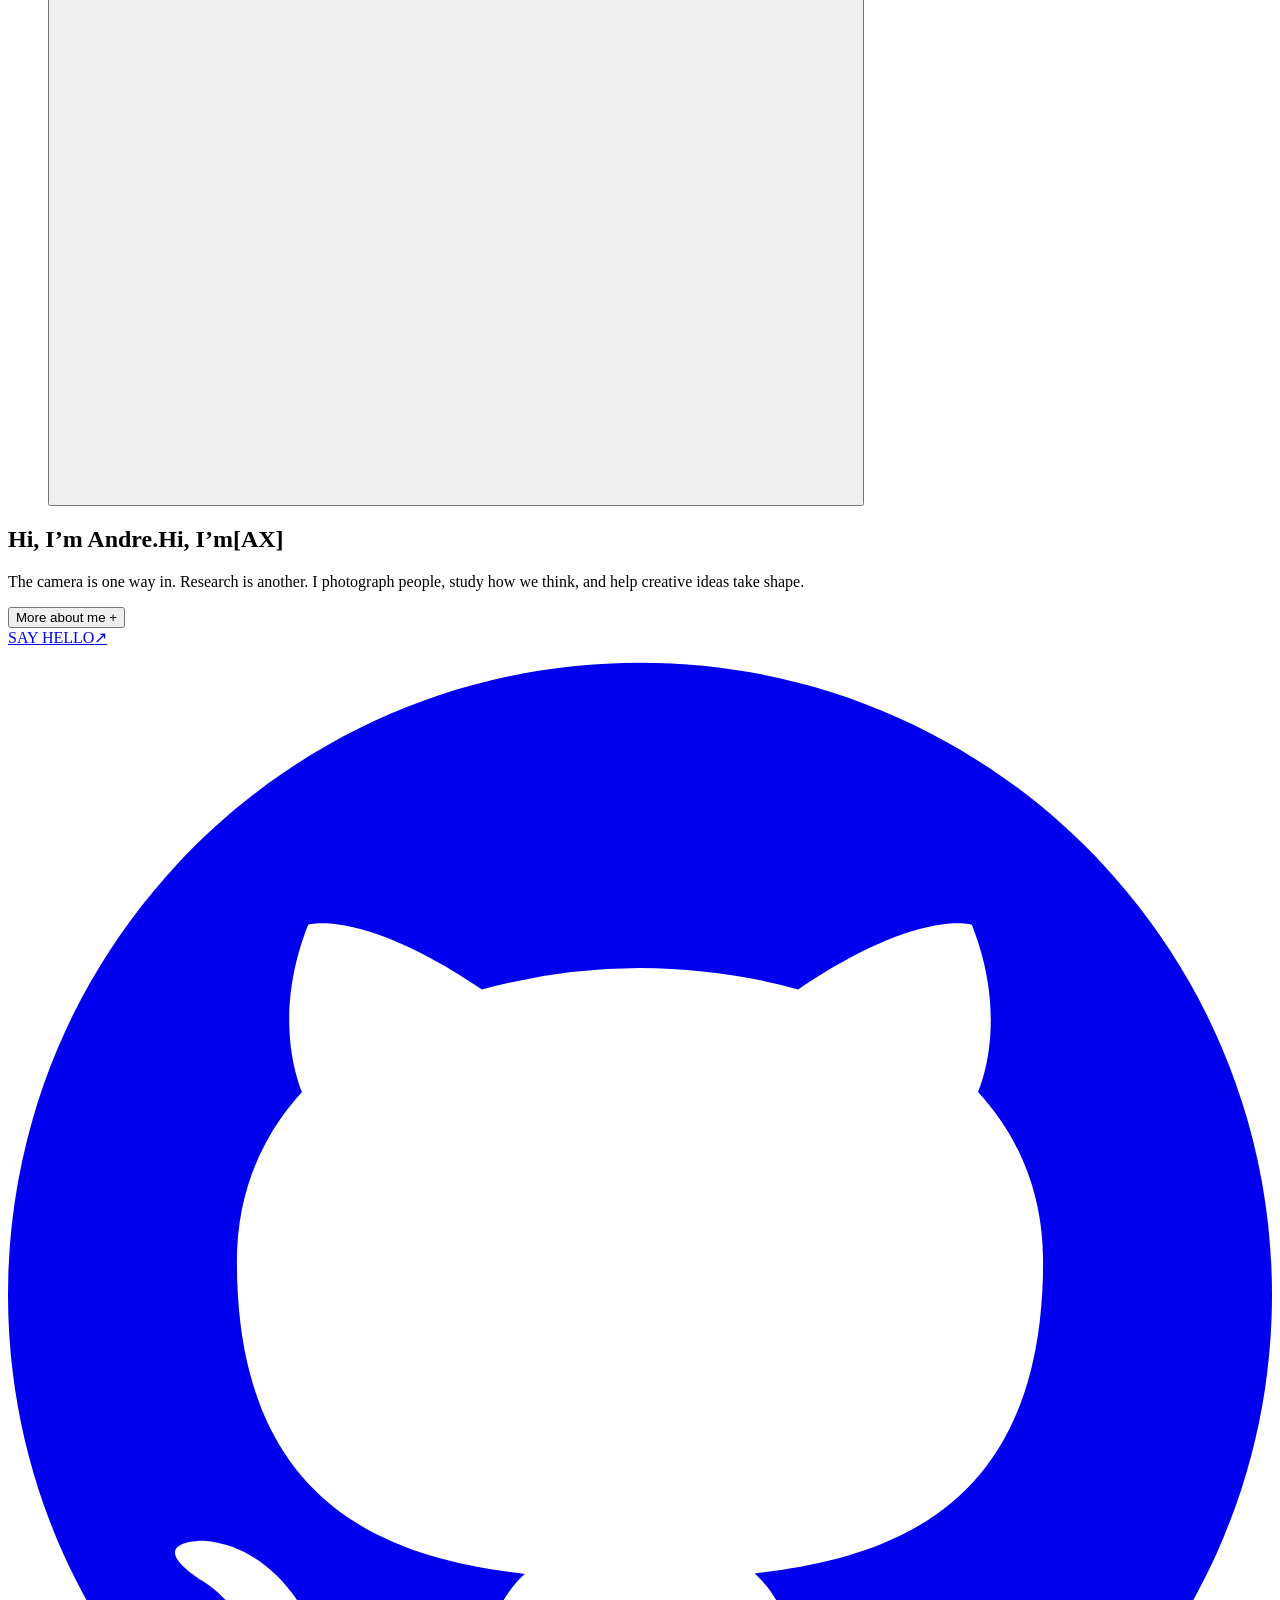
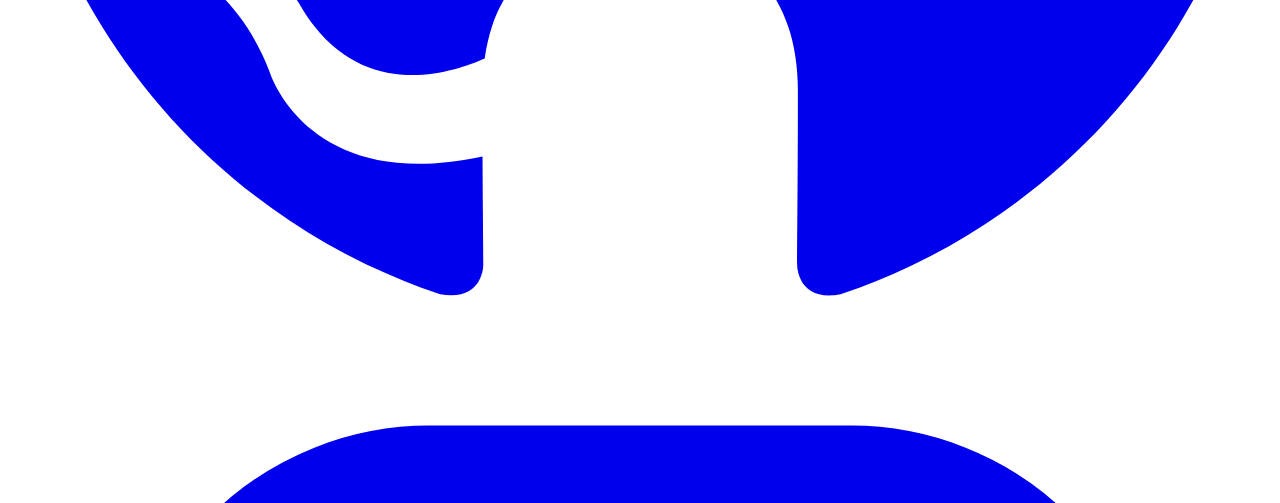
==== commit c267714f: "Add native dark mode for the portfolio" ====
--- a/site/index.html
+++ b/site/index.html
@@ -3,7 +3,9 @@
 <head>
   <meta charset="utf-8">
   <meta name="viewport" content="width=device-width, initial-scale=1">
-  <meta name="theme-color" content="#bec9d7">
+  <meta name="color-scheme" content="light dark">
+  <meta name="theme-color" content="#bec9d7" media="(prefers-color-scheme: light)">
+  <meta name="theme-color" content="#18212b" media="(prefers-color-scheme: dark)">
   <meta name="description" content="Andre Weiss — photographer, researcher, and creative collaborator. People, process, and a different way of seeing.">
   <meta property="og:title" content="Palace">
   <meta property="og:description" content="Photography, research, and creative collaboration. A selection of work by Andre Weiss.">
@@ -47,6 +49,7 @@
   <link rel="stylesheet" href="/constellation-chapter.css">
   <link rel="stylesheet" href="/pet-chapter.css">
   <link rel="stylesheet" href="/chapters.css">
+  <link rel="stylesheet" href="/theme.css">
   <script src="/section-navigation.js" defer></script>
   <script src="/cue-path.js" defer></script>
   <script src="/constellation-chapter.js" defer></script>
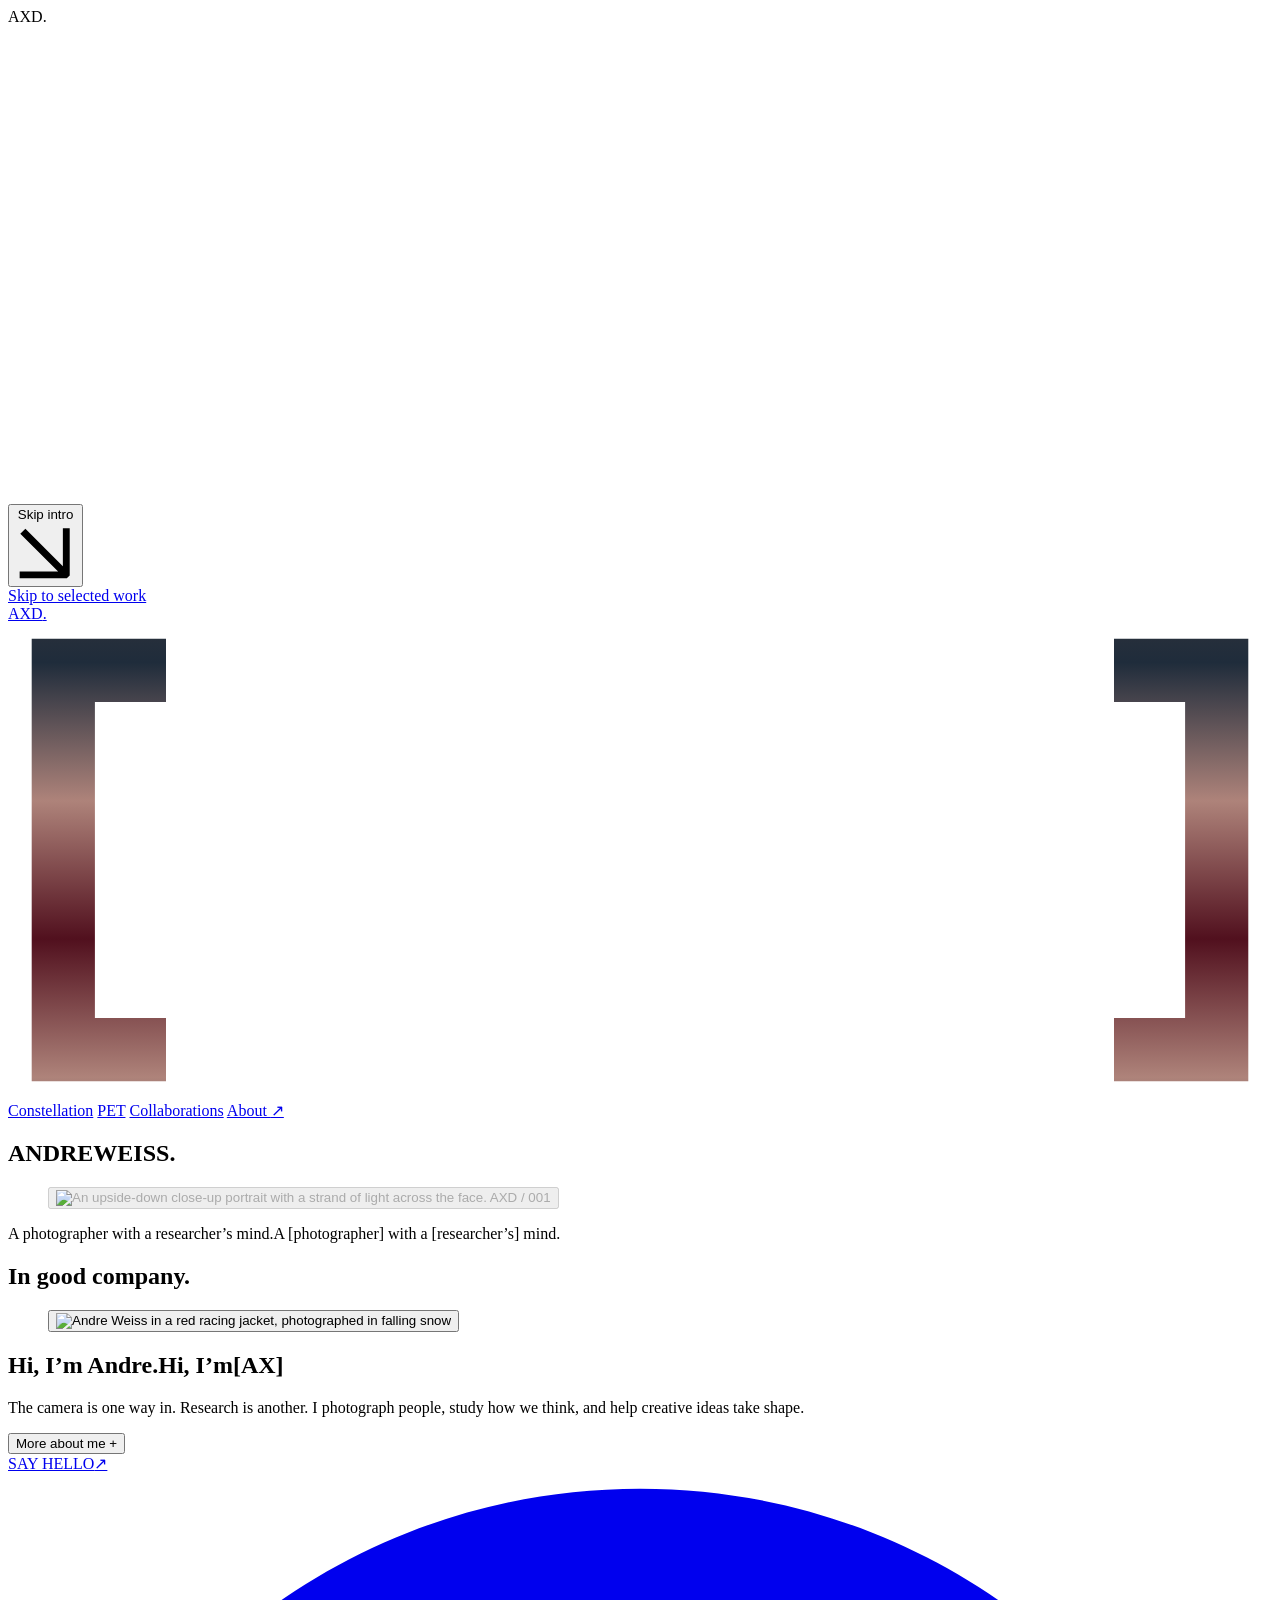
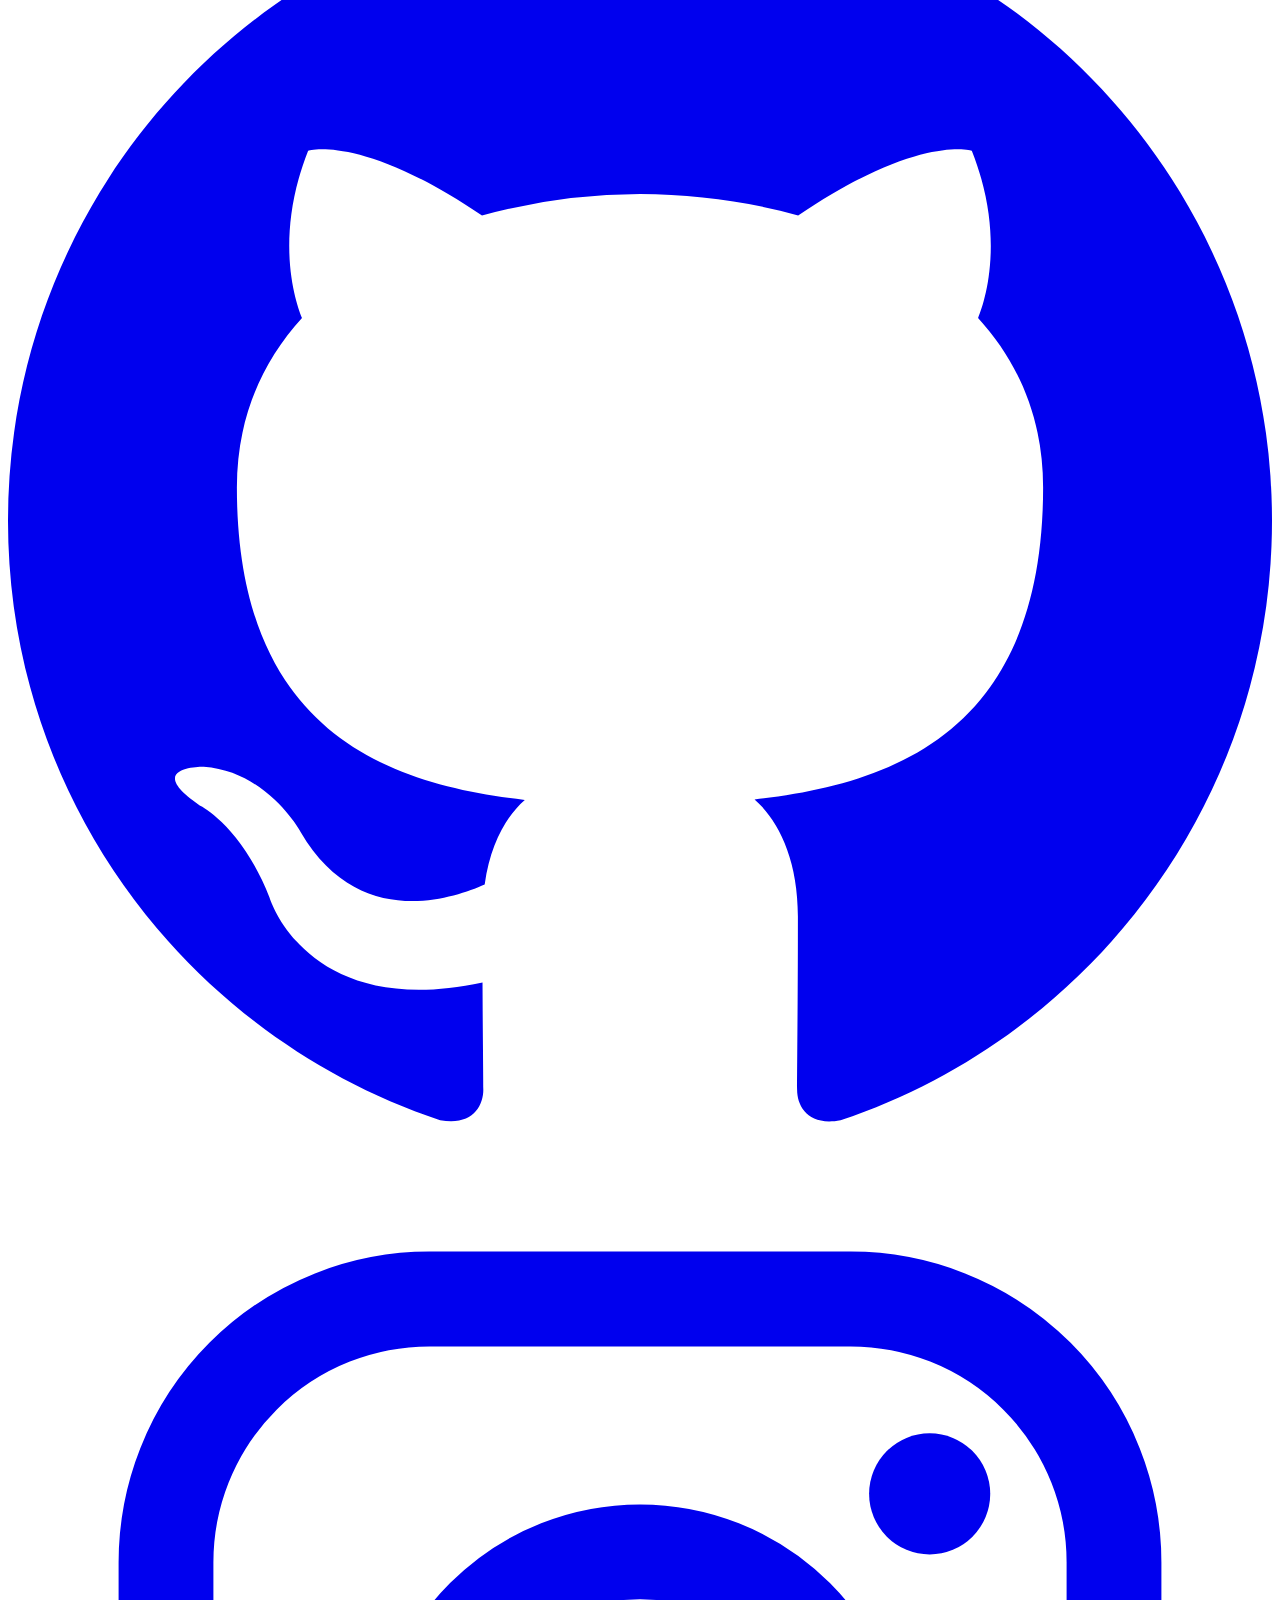
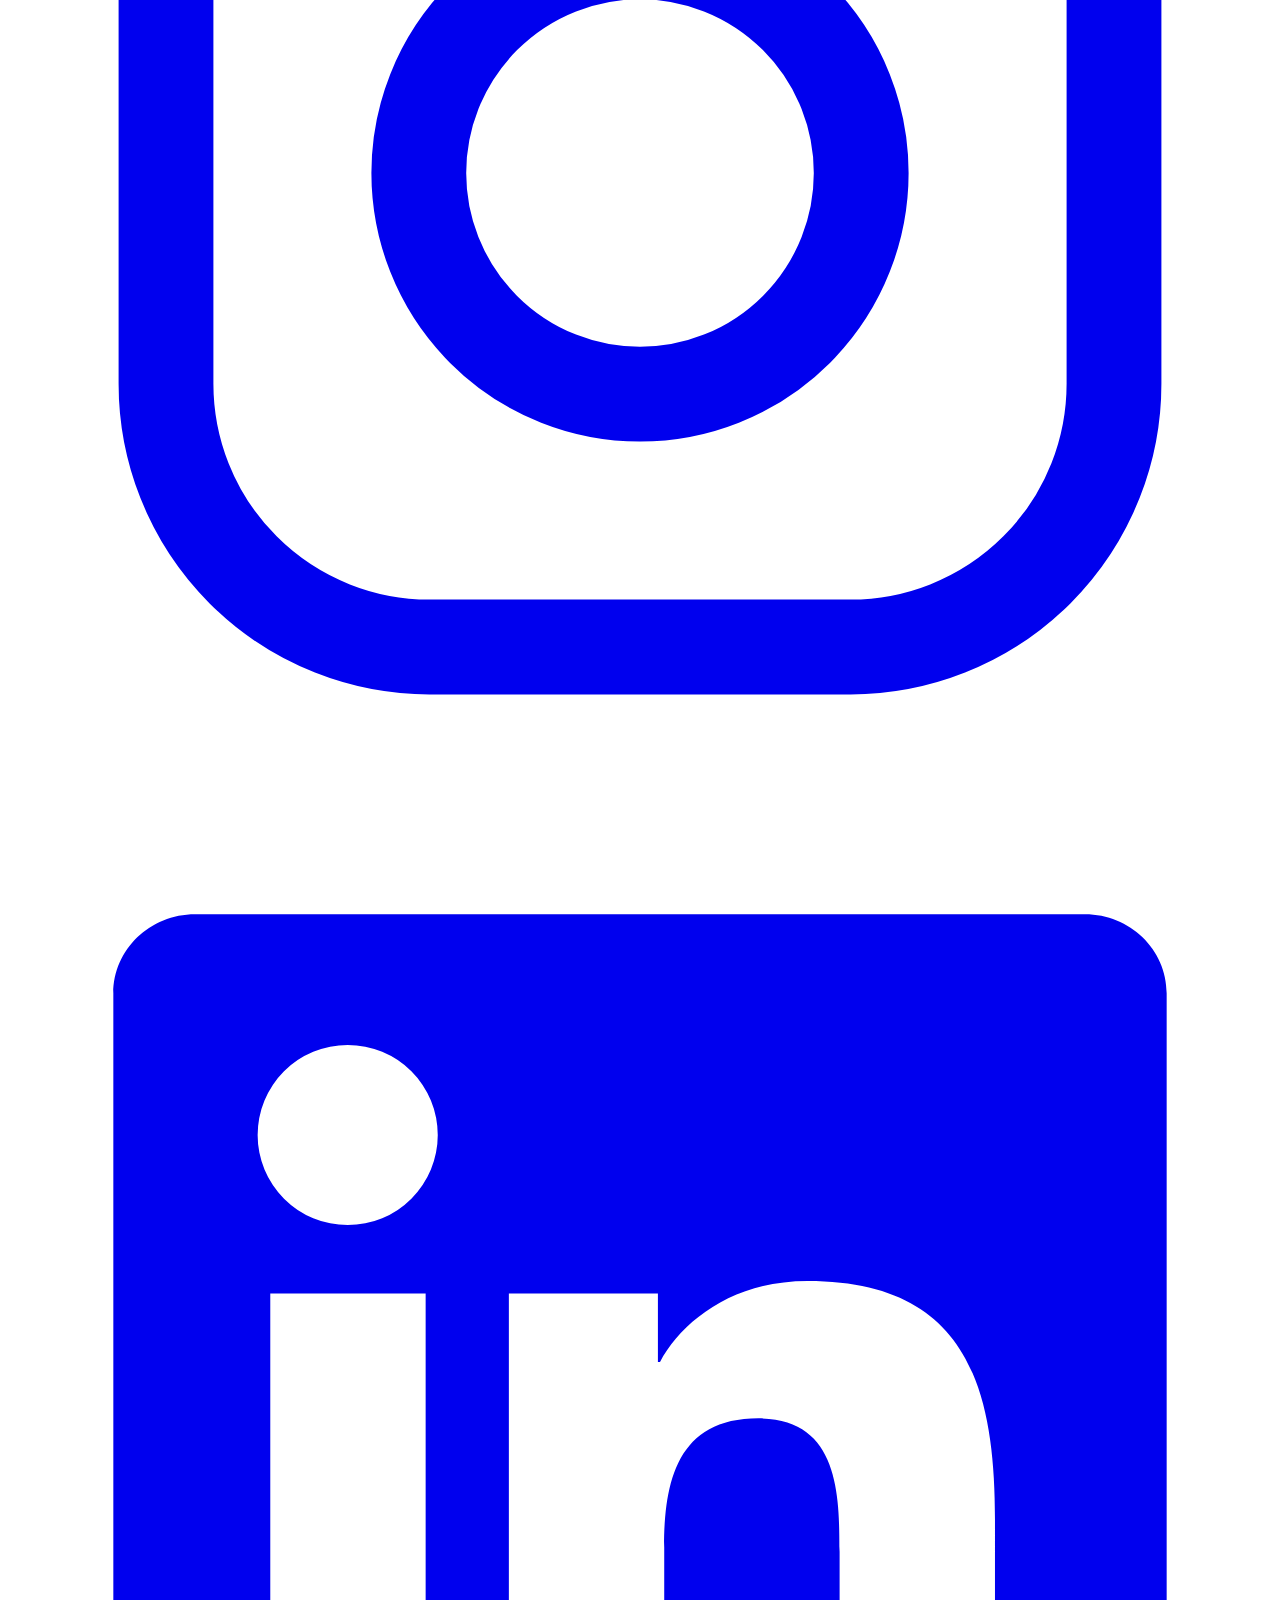
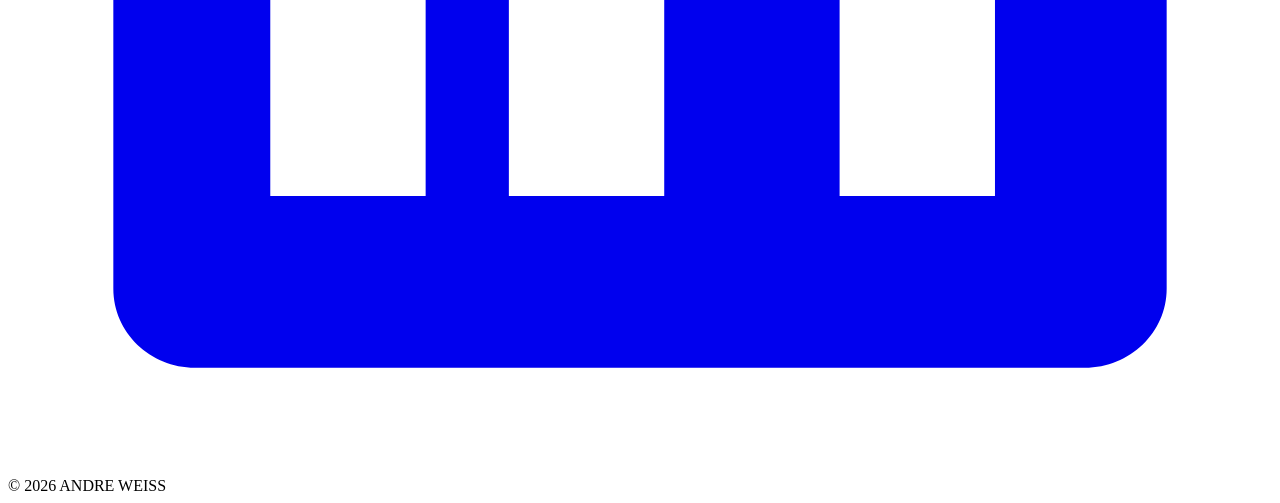
==== commit 064f46ac: "Add a tucked-away kitchen collection and private local editor" ====
--- a/site/index.html
+++ b/site/index.html
@@ -50,6 +50,7 @@
   <link rel="stylesheet" href="/pet-chapter.css">
   <link rel="stylesheet" href="/chapters.css">
   <link rel="stylesheet" href="/theme.css">
+  <link rel="stylesheet" href="/baking.css">
   <script src="/section-navigation.js" defer></script>
   <script src="/cue-path.js" defer></script>
   <script src="/constellation-chapter.js" defer></script>
@@ -58,6 +59,8 @@
   <script src="/logo-motion.js?v=9" defer></script>
   <script src="/photo-deck.js?v=8" defer></script>
   <script src="/about-portraits.js" defer></script>
+  <script src="/kitchen-text.js" defer></script>
+  <script src="/baking.js" defer></script>
   <script src="/name-motion.js?v=19" defer></script>
   <script src="/story-shelf.js?v=15" defer></script>
   <script src="/script.js?v=24" defer></script>
@@ -132,6 +135,10 @@
         <div class="connect-layout">
           <figure class="portrait-card" role="group" aria-label="Portraits of Andre Weiss">
             <div class="portrait-frame">
+              <button class="baking-tab" id="baking-open" type="button" aria-label="Kitchen: baking and cooking" aria-haspopup="dialog" aria-controls="baking-dialog" hidden>
+                <svg viewBox="0 0 24 24" aria-hidden="true" focusable="false"><path d="M19 9a4 4 0 0 1-4-4 4 4 0 0 1-4-3 10 10 0 1 0 11 11 4 4 0 0 1-3-4Z"/><path d="m8 7 .01 0M6 13h.01M11 17h.01M14 11h.01M17 16h.01"/></svg>
+                kitchen
+              </button>
               <button class="portrait-window" id="portrait-open" type="button" aria-label="Expand portrait of Andre Weiss" aria-haspopup="dialog">
                 <span class="portrait-image-stage">
                   <!-- Portrait derivatives and source mapping: docs/image-sources.json. -->
@@ -170,6 +177,47 @@
     </nav>
   </div>
 
+  <dialog class="baking-dialog" id="baking-dialog" aria-labelledby="baking-title" aria-describedby="baking-intro" tabindex="-1">
+    <div class="baking-topbar">
+      <span>A NIBBLE ON THE SIDE</span>
+      <div class="kitchen-actions">
+        <button class="baking-dismiss" id="baking-dismiss" type="button" aria-label="Close kitchen"><span aria-hidden="true">×</span></button>
+      </div>
+    </div>
+    <div class="baking-pages" tabindex="0" aria-label="Baking and cooking collection">
+      <header class="baking-heading">
+        <p class="baking-aside">baking + cooking</p>
+        <h2 id="baking-title">Made a little extra<span>.</span></h2>
+        <p id="baking-intro">Always yummy. Always shared.</p>
+        <svg class="kitchen-underline" viewBox="0 0 220 12" aria-hidden="true" focusable="false"><path d="M3 7Q88 1 214 5M37 10Q131 6 196 9"/></svg>
+      </header>
+      <p class="kitchen-status" id="kitchen-status" role="status" aria-live="polite"></p>
+      <div class="baking-grid" id="kitchen-grid" aria-label="Dishes from the kitchen">
+        <figure class="baking-print kitchen-placeholder">
+          <div class="baking-placeholder baking-placeholder--cookies">
+            <svg viewBox="0 0 200 180" aria-hidden="true" focusable="false"><path class="baking-doodle-fill" d="M125 43a47 47 0 1 0 42 64c-12 0-18-8-17-17-13 1-23-8-21-21-11-3-14-15-4-26Z"/><path d="m82 58-5 8 8 5 5-8Zm-24 44 5 7 7-5-5-8Zm42-8-6 7 6 6 7-7Zm-9 34 2 8 9-2-2-8Zm38-10 6 6 6-7-7-6Z"/><path d="m144 43 5-7m13 24 8-2m-26 14 4 3"/></svg>
+            <span>photo to come</span>
+          </div>
+          <figcaption><span class="kitchen-sticker">BAKING</span><h3>Something sweet.</h3></figcaption>
+        </figure>
+        <figure class="baking-print kitchen-placeholder">
+          <div class="baking-placeholder baking-placeholder--savory">
+            <svg viewBox="0 0 200 180" aria-hidden="true" focusable="false"><path class="baking-doodle-fill" d="M40 87h120c-6 39-27 52-60 52S46 126 40 87Z"/><path d="M35 87h130M72 142h56M65 80c-9-11 7-14 0-25m30 24c-10-15 10-19 1-33m29 33c-9-11 9-17 2-28M57 100c5 10 10 14 18 17"/></svg>
+            <span>photo to come</span>
+          </div>
+          <figcaption><span class="kitchen-sticker kitchen-sticker--cooking">COOKING</span><h3>Something savory.</h3></figcaption>
+        </figure>
+        <figure class="baking-print kitchen-placeholder">
+          <div class="baking-placeholder baking-placeholder--share">
+            <svg viewBox="0 0 200 180" aria-hidden="true" focusable="false"><ellipse cx="100" cy="98" rx="47" ry="43"/><ellipse cx="100" cy="98" rx="33" ry="30"/><path d="M30 58v28q0 10 9 10V145m0-87v28m9-28v28q0 10-9 10m128 49V58q-17 15-12 44h12"/><path class="baking-doodle-fill" d="M100 110c-30-17-16-36 0-24 16-12 30 7 0 24Z"/></svg>
+            <span>photo to come</span>
+          </div>
+          <figcaption><span class="kitchen-sticker kitchen-sticker--share">FOR THE TABLE</span><h3>Something to share.</h3></figcaption>
+        </figure>
+      </div>
+    </div>
+  </dialog>
+
   <dialog class="background-dialog" id="background-dialog" aria-labelledby="background-title" tabindex="-1">
     <div class="background-heading"><h2 id="background-title">A little more background.</h2><button type="button" class="dismiss-button" id="background-dismiss" aria-label="Dismiss background"><span aria-hidden="true">×</span></button></div>
     <dl class="background-timeline" id="background-timeline" tabindex="0" aria-label="Experience timeline">
@@ -205,7 +253,7 @@
 
   <dialog class="image-save-dialog" id="image-save-dialog" aria-labelledby="image-save-title" tabindex="-1">
     <div class="image-save-top"><h2 id="image-save-title">Take a copy.</h2><button id="image-save-dismiss" type="button" aria-label="Dismiss image options">×</button></div>
-    <p>Saved and copied images include an AXD watermark.</p>
+    <p>Saved and copied images include<br>an AXD watermark.</p>
     <div class="image-save-actions"><button type="button" id="image-save">Save image ↧</button><button type="button" id="image-copy">Copy image</button></div>
     <p id="image-save-status" role="status" aria-live="polite"></p>
   </dialog>
